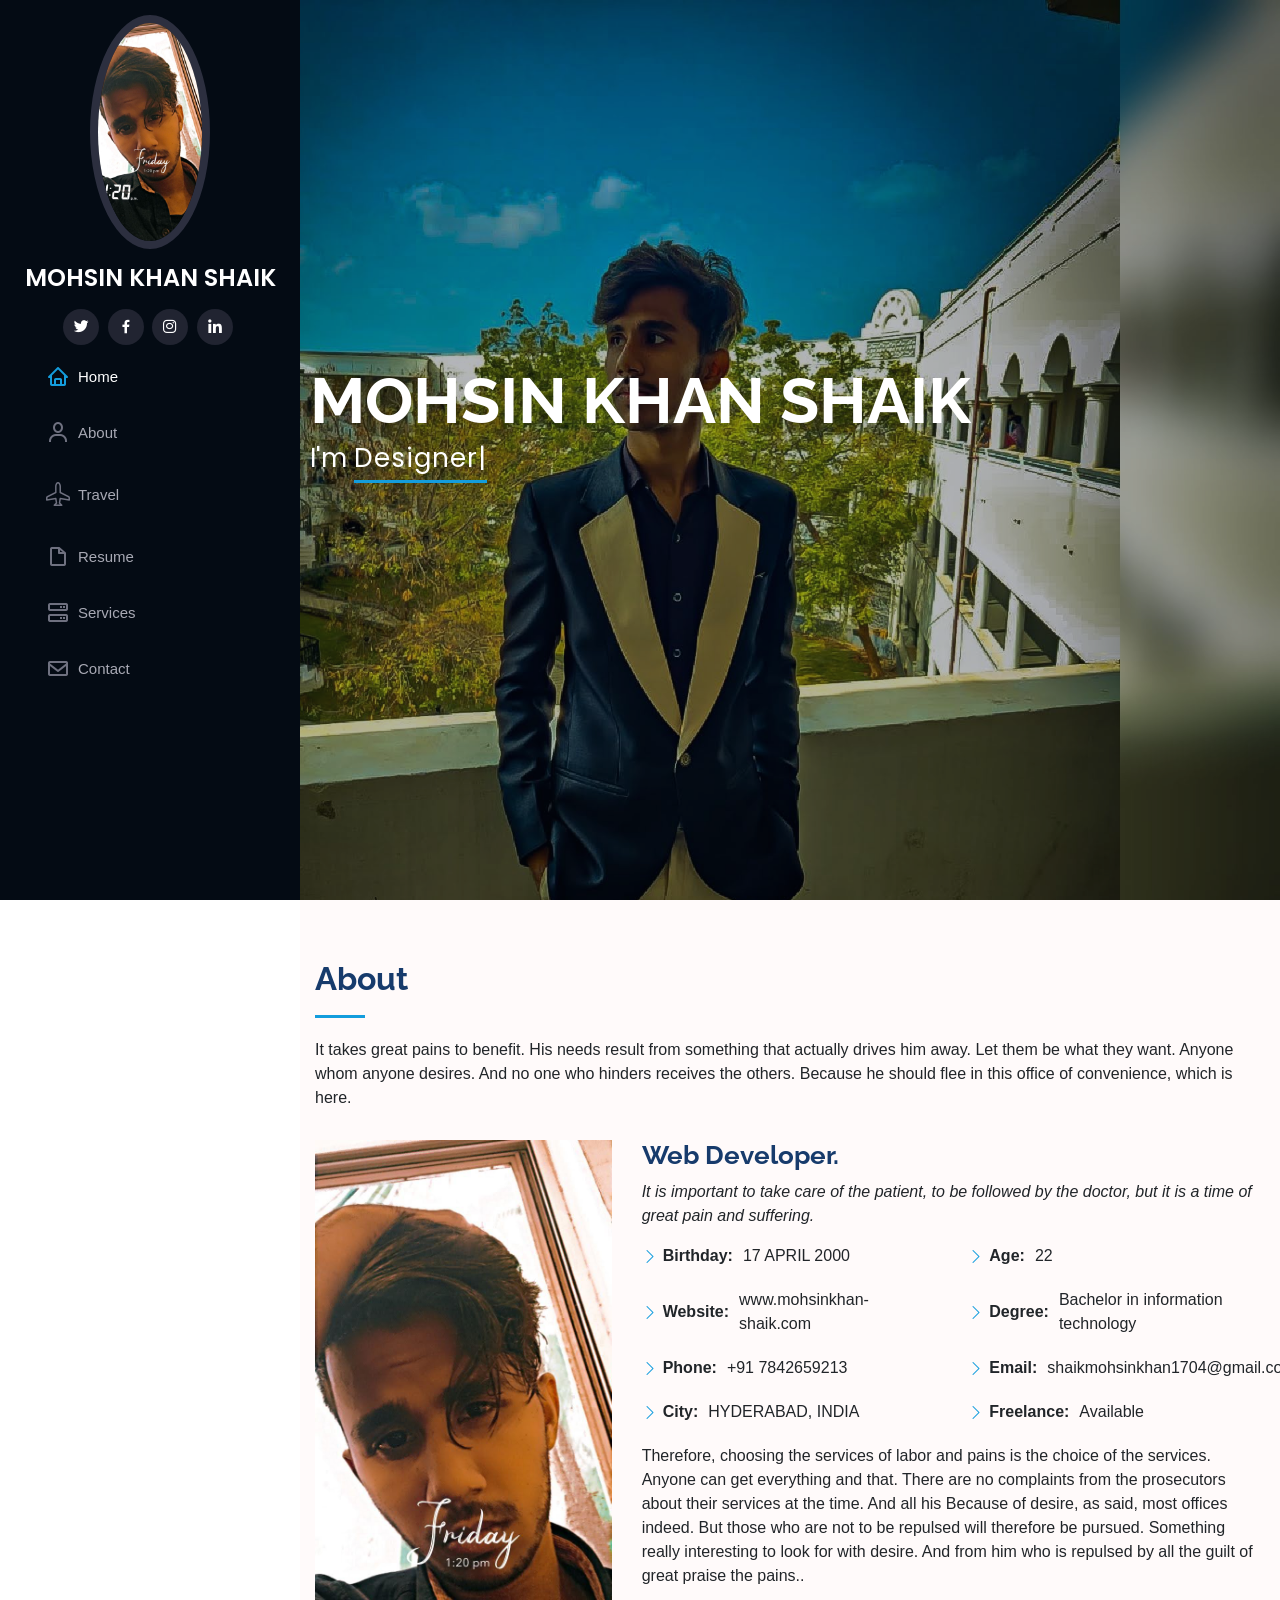
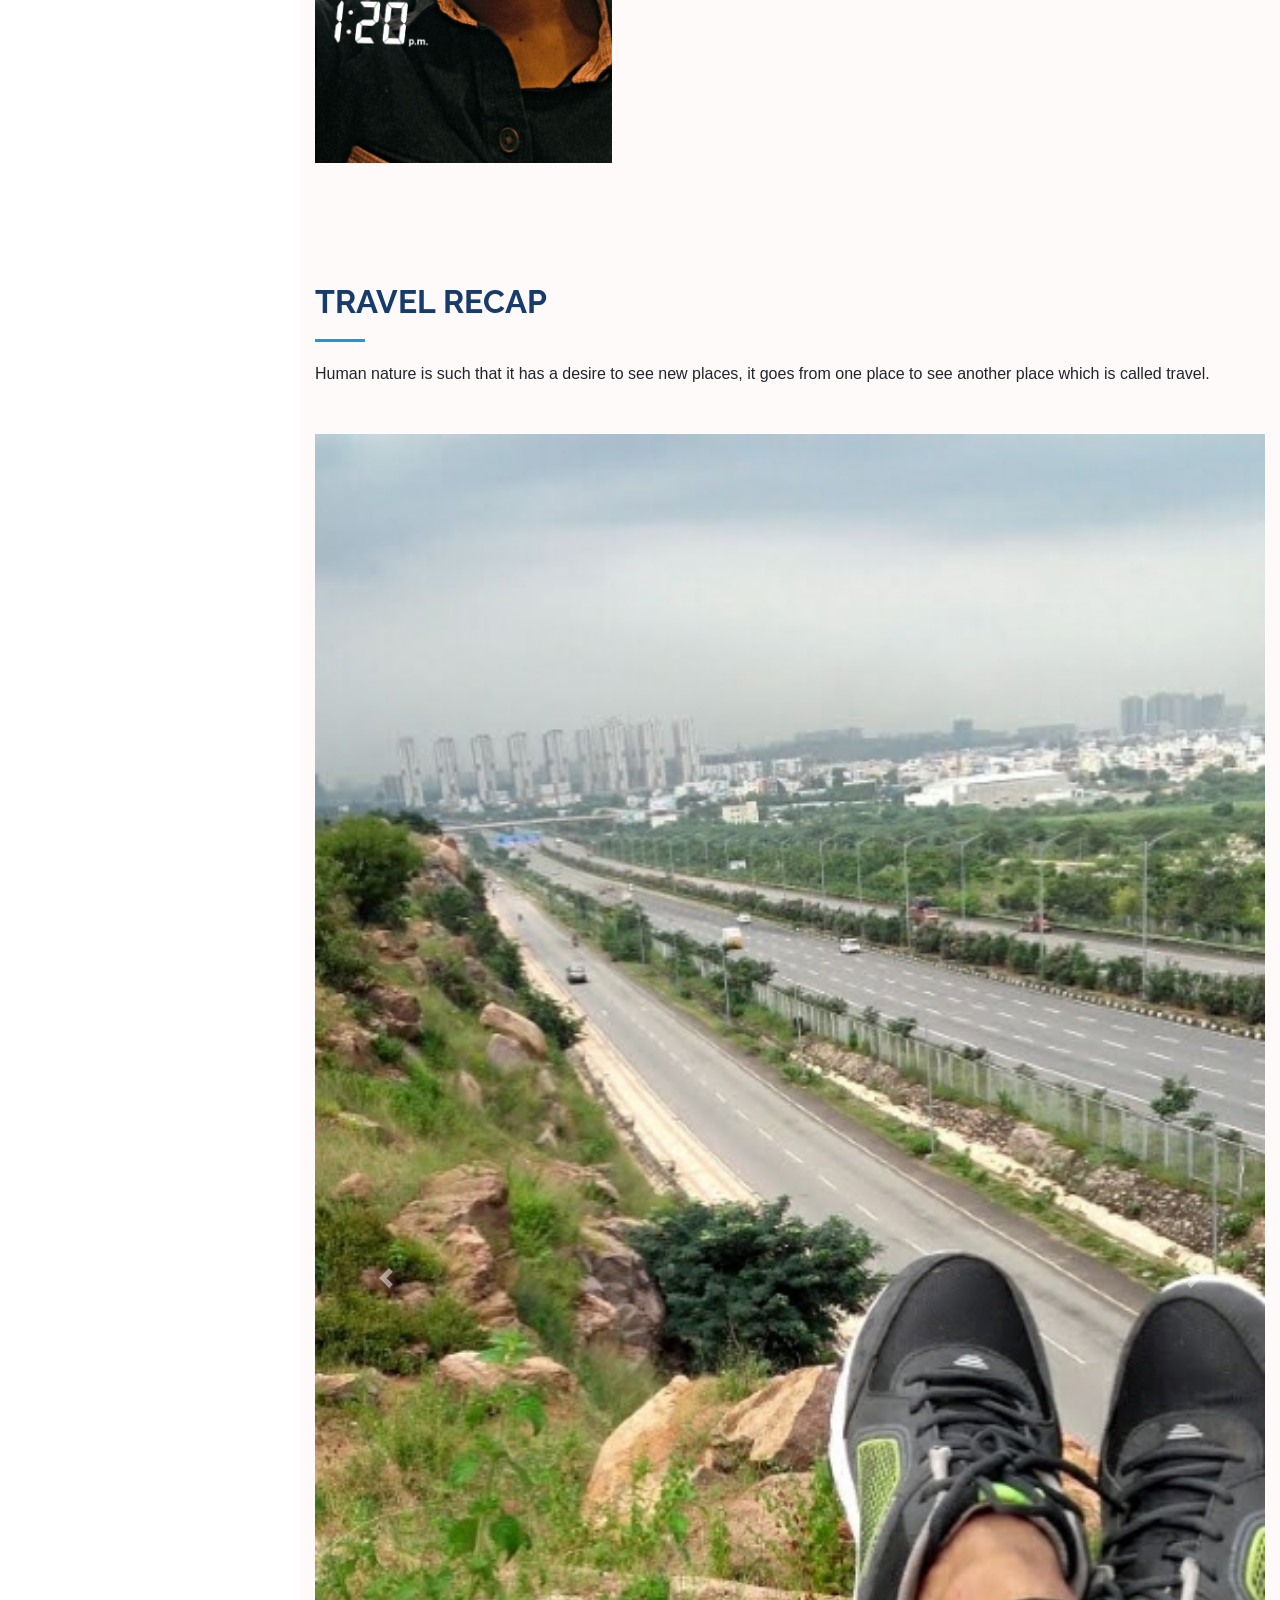
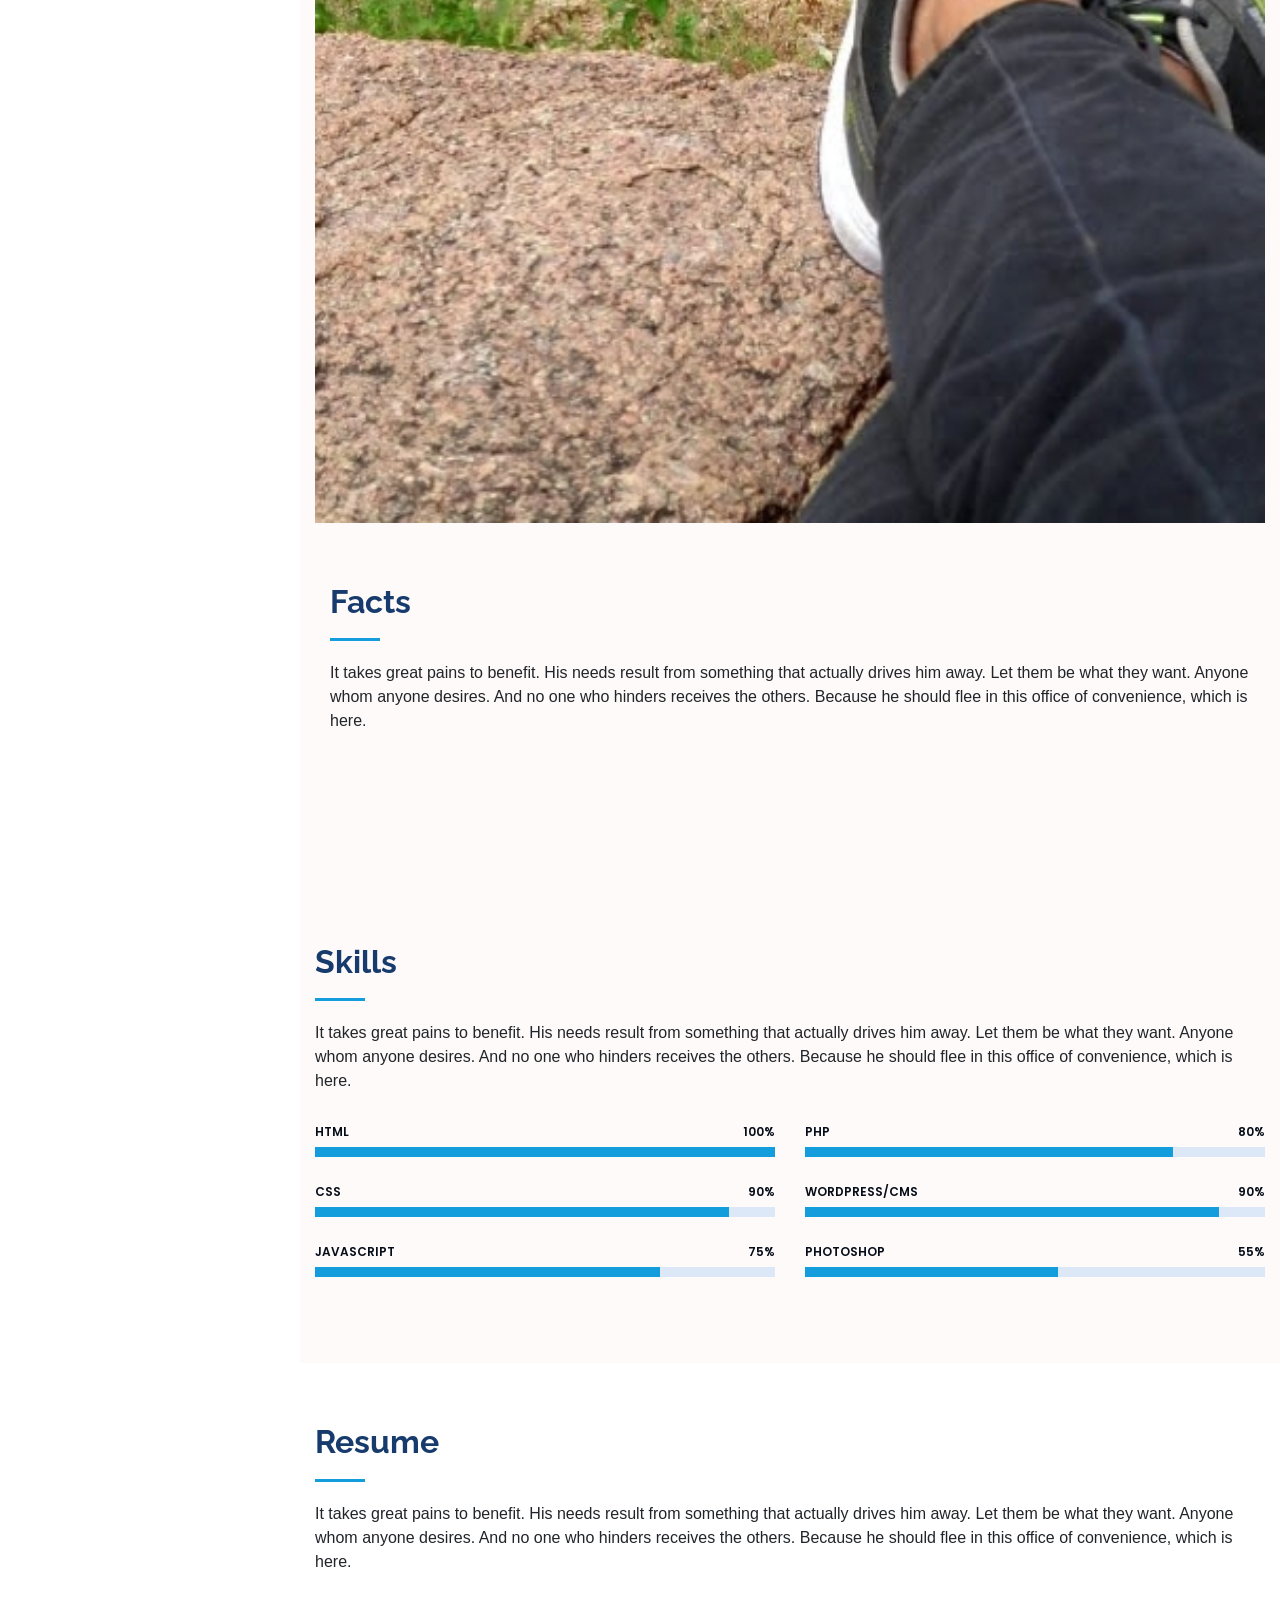
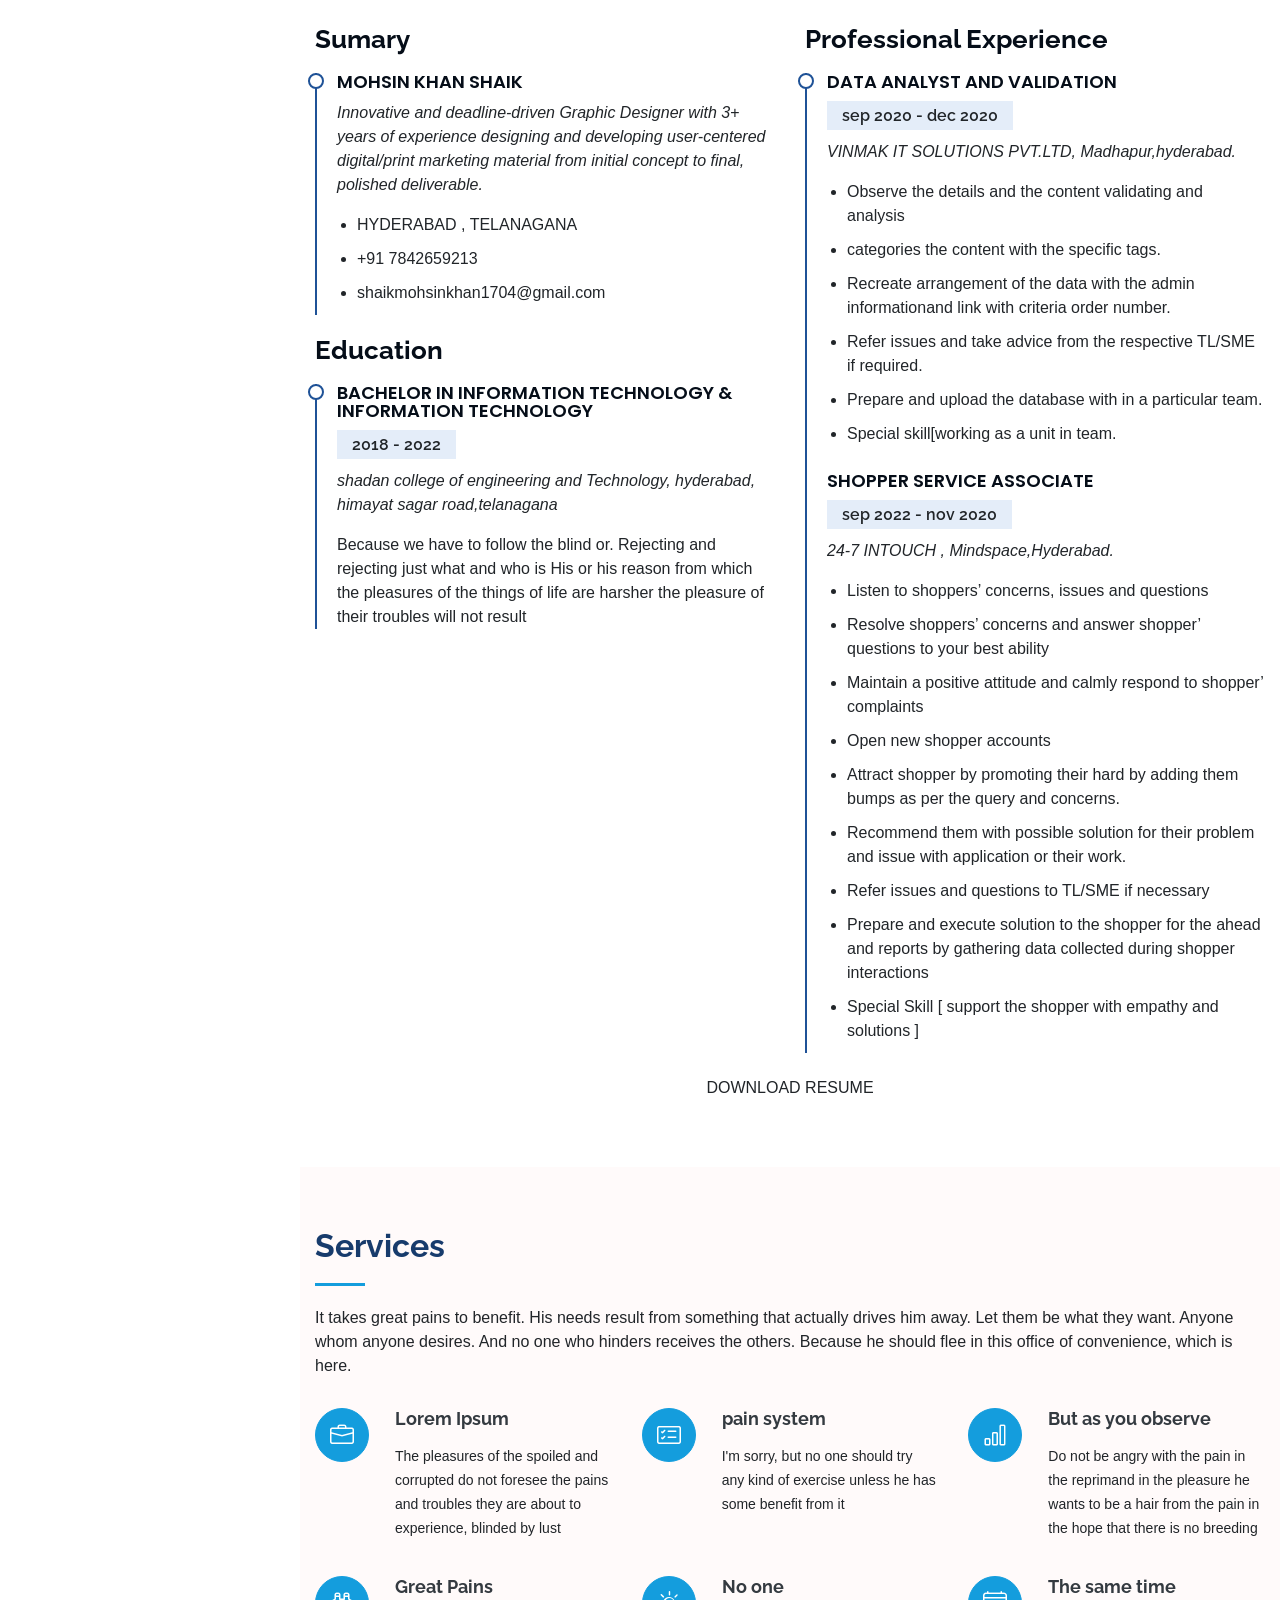
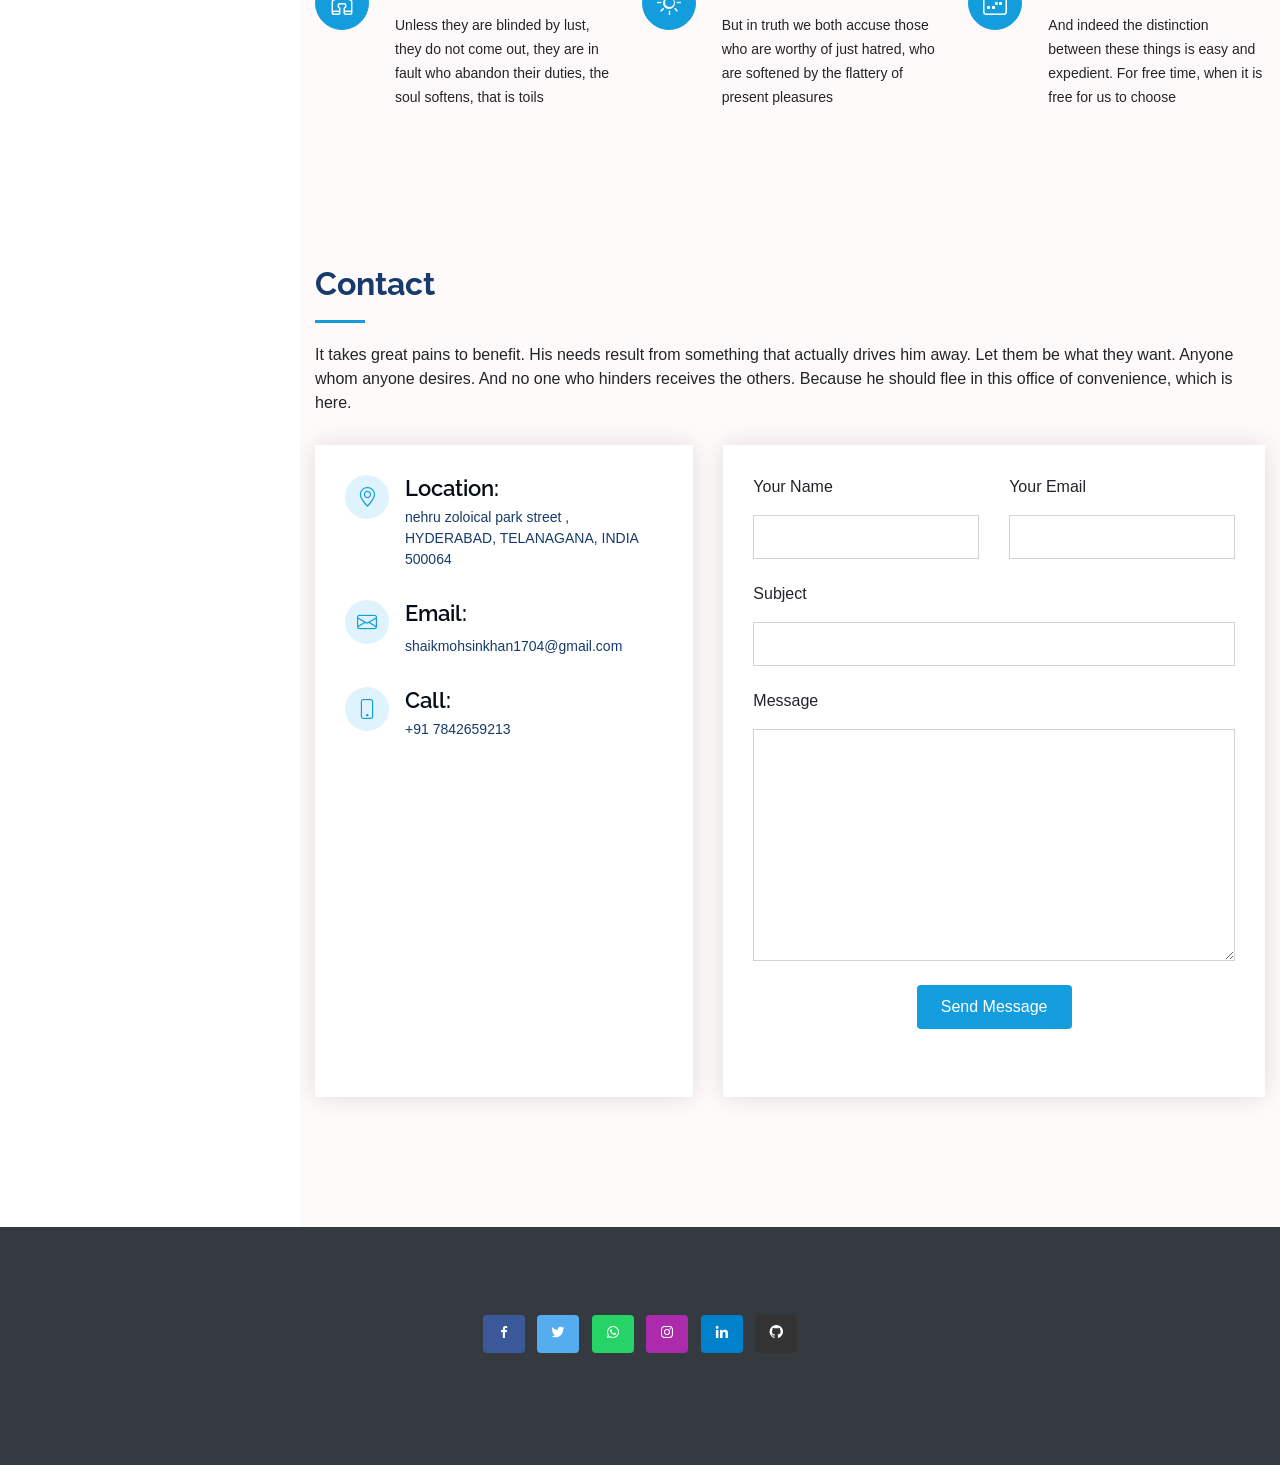
==== index.html @ 090417e0 "Add files via upload" ====
<!DOCTYPE html>
<html lang="en">

<head>
  <meta charset="utf-8">
  <meta content="width=device-width, initial-scale=1.0" name="viewport">

  <title>Mohsin Khan Shaik</title>
  <meta content="" name="description">
  <meta content="" name="keywords">
 

  <!-- Favicons -->
  <link href="assets/img/favicon.png" rel="icon">
  <link href="assets/img/apple-touch-icon.png" rel="apple-touch-icon">

  <!-- Google Fonts -->
  <link href="https://fonts.googleapis.com/css?family=Open+Sans:300,300i,400,400i,600,600i,700,700i|Raleway:300,300i,400,400i,500,500i,600,600i,700,700i|Poppins:300,300i,400,400i,500,500i,600,600i,700,700i" rel="stylesheet">

  <!-- Vendor CSS Files -->
  <link href="assets/vendor/aos/aos.css" rel="stylesheet">
  <link href="assets/vendor/bootstrap/css/bootstrap.min.css" rel="stylesheet">
  <link href="assets/vendor/bootstrap-icons/bootstrap-icons.css" rel="stylesheet">
  <link href="assets/vendor/boxicons/css/boxicons.min.css" rel="stylesheet">
  <link href="assets/vendor/glightbox/css/glightbox.min.css" rel="stylesheet">
  <link href="assets/vendor/swiper/swiper-bundle.min.css" rel="stylesheet">
  <link href="https://cdn.jsdelivr.net/npm/bootstrap@5.3.0-alpha1/dist/css/bootstrap.min.css" rel="stylesheet" integrity="sha384-GLhlTQ8iRABdZLl6O3oVMWSktQOp6b7In1Zl3/Jr59b6EGGoI1aFkw7cmDA6j6gD" crossorigin="anonymous">


  <!-- Template Main CSS File -->
  <link href="assets/css/style.css" rel="stylesheet">

  <link rel="stylesheet" href="https://stackpath.bootstrapcdn.com/bootstrap/4.3.1/css/bootstrap.min.css" integrity="sha384-ggOyR0iXCbMQv3Xipma34MD+dH/1fQ784/j6cY/iJTQUOhcWr7x9JvoRxT2MZw1T" crossorigin="anonymous">

<script src="https://cdn.jsdelivr.net/npm/bootstrap@5.3.0-alpha1/dist/js/bootstrap.bundle.min.js" integrity="sha384-w76AqPfDkMBDXo30jS1Sgez6pr3x5MlQ1ZAGC+nuZB+EYdgRZgiwxhTBTkF7CXvN" crossorigin="anonymous"></script>
</head>

<body oncontextmenu="return false;">

  <script src="https://code.jquery.com/jquery-3.3.1.slim.min.js" integrity="sha384-q8i/X+965DzO0rT7abK41JStQIAqVgRVzpbzo5smXKp4YfRvH+8abtTE1Pi6jizo" crossorigin="anonymous"></script>
  <script src="https://cdnjs.cloudflare.com/ajax/libs/popper.js/1.14.7/umd/popper.min.js" integrity="sha384-UO2eT0CpHqdSJQ6hJty5KVphtPhzWj9WO1clHTMGa3JDZwrnQq4sF86dIHNDz0W1" crossorigin="anonymous"></script>
  <script src="https://stackpath.bootstrapcdn.com/bootstrap/4.3.1/js/bootstrap.min.js" integrity="sha384-JjSmVgyd0p3pXB1rRibZUAYoIIy6OrQ6VrjIEaFf/nJGzIxFDsf4x0xIM+B07jRM" crossorigin="anonymous"></script>


  <!-- ======= Mobile nav toggle button ======= -->
  <i class="bi bi-list mobile-nav-toggle d-xl-none"></i>

  <!-- ======= Header ======= -->
  <header id="header">
    <div class="d-flex flex-column">

      <div class="profile">
        <img src="assets/img/profile-img.jpg" alt="" class="img-fluid rounded-circle">
        <h1 class="text-light"><a href="index.html">MOHSIN KHAN SHAIK</a></h1>
        <div class="social-links mt-3 text-center">
          <a href="https://twitter.com/MohsinKhanShai5" class="twitter"><i class="bx bxl-twitter"></i></a>
          <a href="https://www.facebook.com/profile.php?id=100086325826120" class="facebook"><i class="bx bxl-facebook"></i></a>
          <a href="https://www.instagram.com/mohsin_khan_shaik/" class="instagram"><i class="bx bxl-instagram"></i></a>
          <a href="https://www.linkedin.com/in/mohsin-khan-shaik-972817213/" class="linkedin"><i class="bx bxl-linkedin"></i></a>
        </div>
      </div>

      <nav id="navbar" class="nav-menu navbar">
        <ul>
          <li><a href="#hero" class="nav-link scrollto active"><i class="bx bx-home"></i> <span>Home</span></a></li>
          <li><a href="#about" class="nav-link scrollto"><i class="bx bx-user"></i> <span>About</span></a></li>
          <li><a href="#Travel" class="nav-link scrollto"><i class="bi bi-airplane"></i> <span>Travel</span></a></li>
          <li><a href="#resume" class="nav-link scrollto"><i class="bx bx-file-blank"></i> <span>Resume</span></a></li>
          <li><a href="#services" class="nav-link scrollto"><i class="bx bx-server"></i> <span>Services</span></a></li>
          <li><a href="#contact" class="nav-link scrollto"><i class="bx bx-envelope"></i> <span>Contact</span></a></li>
        </ul>
      </nav><!-- .nav-menu -->
    </div>
  </header><!-- End Header -->

  <!-- ======= Hero Section ======= -->
  <section id="hero" class="d-flex flex-column justify-content-center align-items-center">
    <div class="hero-container" data-aos="fade-in">
      <h1>MOHSIN KHAN SHAIK</h1>
      <p>I'm <span class="typed" data-typed-items="Designer, Developer, Freelancer, Photographer"></span></p>
    </div>
  </section><!-- End Hero -->

  <main id="main">

    <!-- ======= About Section ======= -->
    <section id="about" class="about">
      <div class="container">

        <div class="section-title">
          <h2>About</h2>
          <p>It takes great pains to benefit. His needs result from something that actually drives him away. Let them be what they want. Anyone whom anyone desires. And no one who hinders receives the others. Because he should flee in this office of convenience, which is here.</p>
        </div>

        <div class="row">
          <div class="col-lg-4" data-aos="fade-right">
            <img src="assets/img/profile-img.jpg" class="img-fluid" alt="">
          </div>
          <div class="col-lg-8 pt-4 pt-lg-0 content" data-aos="fade-left">
            <h3> Web Developer.</h3>
            <p class="fst-italic">
              It is important to take care of the patient, to be followed by the doctor, but it is a time of great pain and suffering.</p>
            <div class="row">
              <div class="col-lg-6">
                <ul>
                  <li><i class="bi bi-chevron-right"></i> <strong>Birthday:</strong> <span>17 APRIL 2000</span></li>
                  <li><i class="bi bi-chevron-right"></i> <strong>Website:</strong> <span>www.mohsinkhan-shaik.com</span></li>
                  <li><i class="bi bi-chevron-right"></i> <strong>Phone:</strong> <span>+91 7842659213</span></li>
                  <li><i class="bi bi-chevron-right"></i> <strong>City:</strong> <span>HYDERABAD, INDIA</span></li>
                </ul>
              </div>
              <div class="col-lg-6">
                <ul>
                  <li><i class="bi bi-chevron-right"></i> <strong>Age:</strong> <span>22</span></li>
                  <li><i class="bi bi-chevron-right"></i> <strong>Degree:</strong> <span>Bachelor in information technology</span></li>
                  <li><i class="bi bi-chevron-right"></i> <strong>Email:</strong> <span>shaikmohsinkhan1704@gmail.com.com</span></li>
                  <li><i class="bi bi-chevron-right"></i> <strong>Freelance:</strong> <span>Available</span></li>
                </ul>
              </div>
            </div>
            <p>
              Therefore, choosing the services of labor and pains is the choice of the services. Anyone can get everything and that. There are no complaints from the prosecutors about their services at the time. And all his Because of desire, as said, most offices indeed. But those who are not to be repulsed will therefore be pursued. Something really interesting to look for with desire. And from him who is repulsed by all the guilt of great praise the pains..
            </p>
          </div>
        </div>

      </div>
    </section><!-- End About Section -->
    <!-- travel recap Section -->
    <section id="Travel" class="Travel;">
      <div class="container">

        <div class="section-title">
          <h2>TRAVEL RECAP</h2>
          <p>Human nature is such that it has a desire to see new places, it goes from one place to see another place which is called travel.</p><br><br>
       <!-- Gallery -->
       <div id="carouselExampleFade" class="carousel slide carousel-fade" data-bs-ride="carousel">
        <div class="carousel-inner">
          <div class="carousel-item active">
            <img src="Travel/01.jpg" class="d-block w-100" alt="01">
          </div>
          <div class="carousel-item">
            <img src="Travel/02.jpg" class="d-block w-100" alt="02">
          </div>
          <div class="carousel-item">
            <img src="Travel/03.jpg" class="d-block w-100" alt="03">
          </div>
          <div class="carousel-item">
            <img src="Travel/04.jpg" class="d-block w-100" alt="03">
          </div>
          <div class="carousel-item">
            <img src="Travel/05.jpg" class="d-block w-100" alt="03">
          </div>
          <div class="carousel-item">
            <img src="Travel/06.jpg" class="d-block w-100" alt="03">
          </div>
          <div class="carousel-item">
            <img src="Travel/07.jpg" class="d-block w-100" alt="03">
          </div>
          <div class="carousel-item">
            <img src="Travel/08.jpg" class="d-block w-100" alt="03">
          </div>
          <div class="carousel-item">
            <img src="Travel/09.jpg" class="d-block w-100" alt="03">
          </div>
          <div class="carousel-item">
            <img src="Travel/10.jpg" class="d-block w-100" alt="03">
          </div>
          <div class="carousel-item">
            <img src="Travel/11.jpg" class="d-block w-100" alt="03">
          </div>
          <div class="carousel-item">
            <img src="Travel/12.jpg" class="d-block w-100" alt="03">
          </div>
          <div class="carousel-item">
            <img src="Travel/13.jpg" class="d-block w-100" alt="03">
          </div>
          <div class="carousel-item">
            <img src="Travel/14.jpg" class="d-block w-100" alt="03">
          </div>
          <div class="carousel-item">
            <img src="Travel/15.jpg" class="d-block w-100" alt="03">
          </div>
          <div class="carousel-item">
            <img src="Travel/16.jpg" class="d-block w-100" alt="03">
          </div>
          <div class="carousel-item">
            <img src="Travel/17.jpg" class="d-block w-100" alt="03">
          </div>
          <div class="carousel-item">
            <img src="Travel/18.jpg" class="d-block w-100" alt="03">
          </div>
          <div class="carousel-item">
            <img src="Travel/19.jpg" class="d-block w-100" alt="03">
          </div>
          <div class="carousel-item">
            <img src="Travel/20.jpg" class="d-block w-100" alt="03">
          </div>
          <div class="carousel-item">
            <img src="Travel/21.jpg" class="d-block w-100" alt="03">
          </div>
          <div class="carousel-item">
            <img src="Travel/22.jpg" class="d-block w-100" alt="03">
          </div>
          <div class="carousel-item">
            <img src="Travel/23.jpg" class="d-block w-100" alt="03">
          </div>
          <div class="carousel-item">
            <img src="Travel/24.jpg" class="d-block w-100" alt="03">
          </div>
          <div class="carousel-item">
            <img src="Travel/25.jpg" class="d-block w-100" alt="03">
          </div>
          <div class="carousel-item">
            <img src="Travel/26.jpg" class="d-block w-100" alt="03">
          </div>
          <div class="carousel-item">
            <img src="Travel/27.jpg" class="d-block w-100" alt="03">
          </div>
          <div class="carousel-item">
            <img src="Travel/28.jpg" class="d-block w-100" alt="03">
          </div>
          <div class="carousel-item">
            <img src="Travel/29.jpg" class="d-block w-100" alt="03">
          </div>
          <div class="carousel-item">
            <img src="Travel/30.jpg" class="d-block w-100" alt="03">
          </div>
          <div class="carousel-item">
            <img src="Travel/31.jpg" class="d-block w-100" alt="03">
          </div>
          <div class="carousel-item">
            <img src="Travel/32.jpg" class="d-block w-100" alt="03">
          </div>
          <div class="carousel-item">
            <img src="Travel/33.jpg" class="d-block w-100" alt="03">
          </div>
          <div class="carousel-item">
            <img src="Travel/34.jpg" class="d-block w-100" alt="03">
          </div>
          <div class="carousel-item">
            <img src="Travel/35.jpg" class="d-block w-100" alt="03">
          </div>

        </div>
        <button class="carousel-control-prev" type="button" data-bs-target="#carouselExampleFade" data-bs-slide="prev">
          <span class="carousel-control-prev-icon" aria-hidden="true"></span>
          <span class="visually-hidden">Previous</span>
        </button>
        <button class="carousel-control-next" type="button" data-bs-target="#carouselExampleFade" data-bs-slide="next">
          <span class="carousel-control-next-icon" aria-hidden="true"></span>
          <span class="visually-hidden">Next</span>
        </button>
      </div>

    <!-- END travel recap Section -->

    <!-- ======= Facts Section ======= -->
    <section id="facts" class="facts">
      <div class="container">

        <div class="section-title">
          <h2>Facts</h2>
          <p>It takes great pains to benefit. His needs result from something that actually drives him away. Let them be what they want. Anyone whom anyone desires. And no one who hinders receives the others. Because he should flee in this office of convenience, which is here.</p>
        </div>
        </div>

      </div>
    </section><!-- End Facts Section -->

    <!-- ======= Skills Section ======= -->
    <section id="skills" class="skills section-bg">
      <div class="container">

        <div class="section-title">
          <h2>Skills</h2>
          <p>It takes great pains to benefit. His needs result from something that actually drives him away. Let them be what they want. Anyone whom anyone desires. And no one who hinders receives the others. Because he should flee in this office of convenience, which is here.</p>
        </div>

        <div class="row skills-content">

          <div class="col-lg-6" data-aos="fade-up">

            <div class="progress">
              <span class="skill">HTML <i class="val">100%</i></span>
              <div class="progress-bar-wrap">
                <div class="progress-bar" role="progressbar" aria-valuenow="100" aria-valuemin="0" aria-valuemax="100"></div>
              </div>
            </div>

            <div class="progress">
              <span class="skill">CSS <i class="val">90%</i></span>
              <div class="progress-bar-wrap">
                <div class="progress-bar" role="progressbar" aria-valuenow="90" aria-valuemin="0" aria-valuemax="100"></div>
              </div>
            </div>

            <div class="progress">
              <span class="skill">JavaScript <i class="val">75%</i></span>
              <div class="progress-bar-wrap">
                <div class="progress-bar" role="progressbar" aria-valuenow="75" aria-valuemin="0" aria-valuemax="100"></div>
              </div>
            </div>

          </div>

          <div class="col-lg-6" data-aos="fade-up" data-aos-delay="100">

            <div class="progress">
              <span class="skill">PHP <i class="val">80%</i></span>
              <div class="progress-bar-wrap">
                <div class="progress-bar" role="progressbar" aria-valuenow="80" aria-valuemin="0" aria-valuemax="100"></div>
              </div>
            </div>

            <div class="progress">
              <span class="skill">WordPress/CMS <i class="val">90%</i></span>
              <div class="progress-bar-wrap">
                <div class="progress-bar" role="progressbar" aria-valuenow="90" aria-valuemin="0" aria-valuemax="100"></div>
              </div>
            </div>

            <div class="progress">
              <span class="skill">Photoshop <i class="val">55%</i></span>
              <div class="progress-bar-wrap">
                <div class="progress-bar" role="progressbar" aria-valuenow="55" aria-valuemin="0" aria-valuemax="100"></div>
              </div>
            </div>

          </div>

        </div>

      </div>
    </section><!-- End Skills Section -->

    <!-- ======= Resume Section ======= -->
    <section id="resume" class="resume">
      <div class="container">

        <div class="section-title">
          <h2>Resume</h2>
          <p>It takes great pains to benefit. His needs result from something that actually drives him away. Let them be what they want. Anyone whom anyone desires. And no one who hinders receives the others. Because he should flee in this office of convenience, which is here.</p>
        </div>

        <div class="row">
          <div class="col-lg-6" data-aos="fade-up">
            <h3 class="resume-title">Sumary</h3>
            <div class="resume-item pb-0">
              <h4>MOHSIN KHAN SHAIK</h4>
              <p><em>Innovative and deadline-driven Graphic Designer with 3+ years of experience designing and developing user-centered digital/print marketing material from initial concept to final, polished deliverable.</em></p>
              <ul>
                <li>HYDERABAD , TELANAGANA</li>
                <li>+91 7842659213</li>
                <li>shaikmohsinkhan1704@gmail.com</li>
              </ul>
            </div>

            <h3 class="resume-title">Education</h3>
            <div class="resume-item">
              <h4>Bachelor in information technology &amp; Information technology</h4>
              <h5>2018 - 2022</h5>
              <p><em>shadan  college of engineering and Technology, hyderabad, himayat sagar road,telanagana</em></p>
              <p>Because we have to follow the blind or. Rejecting and rejecting just what and who is His or his reason from which the pleasures of the things of life are harsher the pleasure of their troubles will not result </p>
            </div>
          </div>
          <div class="col-lg-6" data-aos="fade-up" data-aos-delay="100">
              <h3 class="resume-title">Professional Experience</h3>
              <div class="resume-item">
                <h4>data analyst and validation</h4>
                <h5>sep 2020 - dec 2020</h5>
                <p><em>VINMAK IT SOLUTIONS PVT.LTD, Madhapur,hyderabad. </em></p>
                <ul>
                  <li>Observe the details and the content validating and analysis</li>
                  <li>categories the content with the specific tags. </li>
                  <li>Recreate arrangement of the data with the admin informationand link with criteria order number.</li>
                  <li>Refer issues and take advice from the respective TL/SME if required.</li>
                  <li>Prepare and upload the database with in a particular team.</li>
                  <li>Special skill[working as a unit in team.</li>
                </ul>
                <h4>SHOPPER SERVICE ASSOCIATE</h4>
                <h5>sep 2022 - nov 2020</h5>
                <p><em>24-7 INTOUCH , Mindspace,Hyderabad. </em></p>
                <ul>
                  <li>Listen to shoppers’ concerns, issues and questions</li>
                  <li>Resolve shoppers’ concerns and answer shopper’ questions to your best ability </li>
                  <li>Maintain a positive attitude and calmly respond to shopper’ complaints</li>
                  <li>Open new shopper accounts</li>
                  <li>Attract shopper by promoting their hard by adding them bumps as per the query and concerns.</li>
                  <li>Recommend them with possible solution for their problem and issue with application or their work. </li>
                  <li>Refer issues and questions to TL/SME if necessary</li>
                  <li>Prepare and execute solution to the shopper for the ahead  and  reports by gathering data collected during shopper interactions</li>
                  <li>Special Skill [ support the shopper with empathy and  solutions ]</li>
                </ul>
                
              </div>
             
            </div>
          </div>
           <div class="col-lg-6" data-aos="fade-up" data-aos-delay="100">
           
          </div>
         </div>
           
            <div class="text-center m-top-50">
              <a class="btn" ; href="https://docs.google.com/document/d/1F6eykxq8OpB5TwRHQjJ0amN8xs1KZ1vo/edit?usp=drivesdk&ouid=102051632860820261379&rtpof=true&sd=true" title=""<i class="btn" download></i> DOWNLOAD RESUME</a>
          </div>

          </div>
        </div>

      </div>
    </section><!-- End Resume Section -->

  
    <!-- ======= Services Section ======= -->
    <section id="services" class="services">
      <div class="container">

        <div class="section-title">
          <h2>Services</h2>
          <p>It takes great pains to benefit. His needs result from something that actually drives him away. Let them be what they want. Anyone whom anyone desires. And no one who hinders receives the others. Because he should flee in this office of convenience, which is here.</p>
        </div>

        <div class="row">
          <div class="col-lg-4 col-md-6 icon-box" data-aos="fade-up">
            <div class="icon"><i class="bi bi-briefcase"></i></div>
            <h4 class="title"><a href="">Lorem Ipsum</a></h4>
            <p class="description">The pleasures of the spoiled and corrupted do not foresee the pains and troubles they are about to experience, blinded by lust</p>
          </div>
          <div class="col-lg-4 col-md-6 icon-box" data-aos="fade-up" data-aos-delay="100">
            <div class="icon"><i class="bi bi-card-checklist"></i></div>
            <h4 class="title"><a href="">pain system</a></h4>
            <p class="description">I'm sorry, but no one should try any kind of exercise unless he has some benefit from it

            </p>
          </div>
          <div class="col-lg-4 col-md-6 icon-box" data-aos="fade-up" data-aos-delay="200">
            <div class="icon"><i class="bi bi-bar-chart"></i></div>
            <h4 class="title"><a href="">But as you observe</a></h4>
            <p class="description">Do not be angry with the pain in the reprimand in the pleasure he wants to be a hair from the pain in the hope that there is no breeding

            </p>
          </div>
          <div class="col-lg-4 col-md-6 icon-box" data-aos="fade-up" data-aos-delay="300">
            <div class="icon"><i class="bi bi-binoculars"></i></div>
            <h4 class="title"><a href="">Great Pains</a></h4>
            <p class="description">Unless they are blinded by lust, they do not come out, they are in fault who abandon their duties, the soul softens, that is toils</p>
          </div>
          <div class="col-lg-4 col-md-6 icon-box" data-aos="fade-up" data-aos-delay="400">
            <div class="icon"><i class="bi bi-brightness-high"></i></div>
            <h4 class="title"><a href="">No one</a></h4>
            <p class="description">But in truth we both accuse those who are worthy of just hatred, who are softened by the flattery of present pleasures</p>
          </div>
          <div class="col-lg-4 col-md-6 icon-box" data-aos="fade-up" data-aos-delay="500">
            <div class="icon"><i class="bi bi-calendar4-week"></i></div>
            <h4 class="title"><a href="">The same time</a></h4>
            <p class="description">And indeed the distinction between these things is easy and expedient. For free time, when it is free for us to choose

            </p>
          </div>
        </div>

      </div>
    </section><!-- End Services Section -->

   

    <!-- ======= Contact Section ======= -->
    <section id="contact" class="contact">
      <div class="container">

        <div class="section-title">
          <h2>Contact</h2>
          <p>It takes great pains to benefit. His needs result from something that actually drives him away. Let them be what they want. Anyone whom anyone desires. And no one who hinders receives the others. Because he should flee in this office of convenience, which is here.</p>
        </div>

        <div class="row" data-aos="fade-in">

          <div class="col-lg-5 d-flex align-items-stretch">
            <div class="info">
              <div class="address">
                <i class="bi bi-geo-alt"></i>
                <h4>Location:</h4>
                <p>nehru zoloical park street , HYDERABAD, TELANAGANA, INDIA 500064</p>
              </div>

              <div class="email">
                <i class="bi bi-envelope"></i>
                <h4>Email:</h4>
                <p>shaikmohsinkhan1704@gmail.com</p>
              </div>

              <div class="phone">
                <i class="bi bi-phone"></i>
                <h4>Call:</h4>
                <p>+91 7842659213</p>
              </div>

              <iframe src="https://www.google.com/maps/embed?pb=!1m17!1m12!1m3!1d15768.06330257774!2d78.44227985932248!3d17.343533383900624!2m3!1f0!2f0!3f0!3m2!1i1024!2i768!4f13.1!3m2!1m1!2s!5e0!3m2!1sen!2sin!4v1677321118745!5m2!1sen!2sin" frameborder="0" style="border:0; width: 100%; height: 290px;" allowfullscreen></iframe>
            </div>

          </div>

          <div class="col-lg-7 mt-5 mt-lg-0 d-flex align-items-stretch">
            <form action="https://formsubmit.co/el/yuxoge" method="post" role="form" class="php-email-form">
              <div class="row">
                <div class="form-group col-md-6">
                  <label for="name">Your Name</label>
                  <input type="text" name="name" class="form-control" id="name" required>
                </div>
                <div class="form-group col-md-6">
                  <label for="name">Your Email</label>
                  <input type="email" class="form-control" name="email" id="email" required>
                </div>
              </div>
              <div class="form-group">
                <label for="name">Subject</label>
                <input type="text" class="form-control" name="subject" id="subject" required>
              </div>
              <div class="form-group">
                <label for="name">Message</label>
                <textarea class="form-control" name="message" rows="10" required></textarea>
              </div>
              <div class="my-3">
                <div class="loading">Loading</div>
                <div class="error-message"></div>
                <div class="sent-message">Your message has been sent. Thank you!</div>
              </div>
              <div class="text-center"><button href="https://formsubmit.co/el/yuxoge" type="submit">Send Message</button></div>
            </form>
          </div>

        </div>

      </div>
    </section><!-- End Contact Section -->

  </main><!-- End #main -->
  <!-- footer -->
  <footer class="bg-dark text-center text-white">
    <!-- Grid container -->
    <div class="container p-4 pb-0">
      <!-- Section: Social media -->
      <section class="mb-4">
        <!-- Facebook -->
        <a
          class="btn text-white btn-floating m-1"
          style="background-color: #3b5998;"
          href="https://www.facebook.com/profile.php?id=100086325826120"
          role="button"
          ><i class="bx bxl-facebook"></i
        ></a>
  
        <!-- Twitter -->
        <a
          class="btn text-white btn-floating m-1"
          style="background-color: #55acee;"
          href="https://twitter.com/MohsinKhanShai5"
          role="button"
          ><i class="bx bxl-twitter"></i
        ></a>
  
        <!-- Google -->
        <a
          class="btn text-white btn-floating m-1"
          style="background-color: #25D366;"
          href="https://wa.me/qr/TT2UDC2YLPO2J1"
          role="button"
          ><i class="bx bxl-whatsapp"></i
        ></a>
  
        <!-- Instagram -->
        <a
          class="btn text-white btn-floating m-1"
          style="background-color: #ac2bac;"
          href="https://www.instagram.com/mohsin_khan_shaik/"
          role="button"
          ><i class="bx bxl-instagram"></i
        ></a>
  
        <!-- Linkedin -->
        <a
          class="btn text-white btn-floating m-1"
          style="background-color: #0082ca;"
          href="https://www.linkedin.com/in/mohsin-khan-shaik-972817213/"
          role="button"
          ><i class="bx bxl-linkedin"></i
        ></a>
        <!-- Github -->
        <a
          class="btn text-white btn-floating m-1"
          style="background-color: #333333;"
          href="https://github.com/mohsinkhanshaik"
          role="button"
          ><i class="bx bxl-github"></i
        ></a>
      </section>
      <!-- Section: Social media -->
    </div>
    <!-- Grid container -->
  
   
  </footer>

  

  <a href="#" class="back-to-top d-flex align-items-center justify-content-center"><i class="bi bi-arrow-up-short"></i></a>

  <!-- Vendor JS Files -->
  <script src="assets/vendor/purecounter/purecounter_vanilla.js"></script>
  <script src="assets/vendor/aos/aos.js"></script>
  <script src="assets/vendor/bootstrap/js/bootstrap.bundle.min.js"></script>
  <script src="assets/vendor/glightbox/js/glightbox.min.js"></script>
  <script src="assets/vendor/isotope-layout/isotope.pkgd.min.js"></script>
  <script src="assets/vendor/swiper/swiper-bundle.min.js"></script>
  <script src="assets/vendor/typed.js/typed.min.js"></script>
  <script src="assets/vendor/waypoints/noframework.waypoints.js"></script>
  <script src="assets/vendor/php-email-form/validate.js"></script>


  <!-- Template Main JS File -->
  <script src="assets/js/main.js"></script>
  <script language="text/javascript">
  document.onmousedown=disableclick;status="Right Click Disabled";function disableclick(event){ if(event.button==2) { alert(status); return false; }}
  </script>
</body>

</html>
---- assets/css/style.css ----
/**
* Template Name: iPortfolio - v3.10.0
* Template URL: https://bootstrapmade.com/iportfolio-bootstrap-portfolio-websites-template/
* Author: BootstrapMade.com
* License: https://bootstrapmade.com/license/
*/

/*--------------------------------------------------------------
# General
--------------------------------------------------------------*/
body {
  font-family: "Open Sans", sans-serif;
  color: #272829;
}

a {
  color: #149ddd;
  text-decoration: none;
}

a:hover {
  color: #37b3ed;
  text-decoration: none;
}

h1,
h2,
h3,
h4,
h5,
h6 {
  font-family: "Raleway", sans-serif;
}

/*--------------------------------------------------------------
# Back to top button
--------------------------------------------------------------*/
.back-to-top {
  position: fixed;
  visibility: hidden;
  opacity: 0;
  right: 15px;
  bottom: 15px;
  z-index: 996;
  background: #149ddd;
  width: 40px;
  height: 40px;
  border-radius: 50px;
  transition: all 0.4s;
}

.back-to-top i {
  font-size: 28px;
  color: #fff;
  line-height: 0;
}

.back-to-top:hover {
  background: #2eafec;
  color: #fff;
}

.back-to-top.active {
  visibility: visible;
  opacity: 1;
}

/*--------------------------------------------------------------
# Header
--------------------------------------------------------------*/
#header {
  position: fixed;
  top: 0;
  left: 0;
  bottom: 0;
  width: 300px;
  transition: all ease-in-out 0.5s;
  z-index: 9997;
  transition: all 0.5s;
  padding: 0 15px;
  background: #040b14;
  overflow-y: auto;
}

#header .profile img {
  margin: 15px auto;
  display: block;
  width: 120px;
  border: 8px solid #2c2f3f;
}

#header .profile h1 {
  font-size: 24px;
  margin: 0;
  padding: 0;
  font-weight: 600;
  -moz-text-align-last: center;
  text-align-last: center;
  font-family: "Poppins", sans-serif;
}

#header .profile h1 a,
#header .profile h1 a:hover {
  color: #fff;
  text-decoration: none;
}

#header .profile .social-links a {
  font-size: 18px;
  display: inline-block;
  background: #212431;
  color: #fff;
  line-height: 1;
  padding: 8px 0;
  margin-right: 4px;
  border-radius: 50%;
  text-align: center;
  width: 36px;
  height: 36px;
  transition: 0.3s;
}

#header .profile .social-links a:hover {
  background: #149ddd;
  color: #fff;
  text-decoration: none;
}

#main {
  margin-left: 300px;
}

@media (max-width: 1199px) {
  #header {
    left: -300px;
  }

  #main {
    margin-left: 0;
  }
}

/*--------------------------------------------------------------
# Navigation Menu
--------------------------------------------------------------*/
/* Desktop Navigation */
.nav-menu {
  padding: 30px 0 0 0;
}

.nav-menu * {
  margin: 0;
  padding: 0;
  list-style: none;
}

.nav-menu>ul>li {
  position: relative;
  white-space: nowrap;
}

.nav-menu a,
.nav-menu a:focus {
  display: flex;
  align-items: center;
  color: #a8a9b4;
  padding: 12px 15px;
  margin-bottom: 8px;
  transition: 0.3s;
  font-size: 15px;
}

.nav-menu a i,
.nav-menu a:focus i {
  font-size: 24px;
  padding-right: 8px;
  color: #6f7180;
}

.nav-menu a:hover,
.nav-menu .active,
.nav-menu .active:focus,
.nav-menu li:hover>a {
  text-decoration: none;
  color: #fff;
}

.nav-menu a:hover i,
.nav-menu .active i,
.nav-menu .active:focus i,
.nav-menu li:hover>a i {
  color: #149ddd;
}

/* Mobile Navigation */
.mobile-nav-toggle {
  position: fixed;
  right: 15px;
  top: 15px;
  z-index: 9998;
  border: 0;
  font-size: 24px;
  transition: all 0.4s;
  outline: none !important;
  background-color: #149ddd;
  color: #fff;
  width: 40px;
  height: 40px;
  display: inline-flex;
  align-items: center;
  justify-content: center;
  line-height: 0;
  border-radius: 50px;
  cursor: pointer;
}

.mobile-nav-active {
  overflow: hidden;
}

.mobile-nav-active #header {
  left: 0;
}

/*--------------------------------------------------------------
# Hero Section
--------------------------------------------------------------*/
#hero {
  width: 100%;
  height: 100vh;
  background: url("../img/hero-bg.jpg") top center;
  background-size: cover;
}



#hero:before {
  content: "";
  background: rgba(5, 13, 24, 0.3);
  position: absolute;
  bottom: 0;
  top: 0;
  left: 0;
  right: 0;
  z-index: 1;
}

#hero .hero-container {
  position: relative;
  z-index: 2;
  min-width: 300px;
}

#hero h1 {
  margin: 0 0 10px 0;
  font-size: 64px;
  font-weight: 700;
  line-height: 56px;
  color: #fff;
}

#hero p {
  color: #fff;
  margin-bottom: 50px;
  font-size: 26px;
  font-family: "Poppins", sans-serif;
}

#hero p span {
  color: #fff;
  padding-bottom: 4px;
  letter-spacing: 1px;
  border-bottom: 3px solid #149ddd;
}

@media (min-width: 1024px) {
  #hero {
    background-attachment: fixed;
  }

}

@media (max-width: 768px) {
  #hero h1 {
    font-size: 28px;
    line-height: 36px;
  }

  

  #hero h2 {
    font-size: 18px;
    line-height: 24px;
    margin-bottom: 30px;
  }
}

/*--------------------------------------------------------------
# Sections General
--------------------------------------------------------------*/
section {
  padding: 60px 0;
  overflow: hidden;
}

.section-bg {
  background: #f5f8fd;
}

.section-title {
  padding-bottom: 30px;
}

.section-title h2 {
  font-size: 32px;
  font-weight: bold;
  margin-bottom: 20px;
  padding-bottom: 20px;
  position: relative;
  color: #173b6c;
}

.section-title h2::after {
  content: "";
  position: absolute;
  display: block;
  width: 50px;
  height: 3px;
  background: #149ddd;
  bottom: 0;
  left: 0;
}

.section-title p {
  margin-bottom: 0;
}

/*--------------------------------------------------------------
# About
--------------------------------------------------------------*/
#about{
  background-color:   snow ;
}
.about .content h3 {
  font-weight: 700;
  font-size: 26px;
  color: #173b6c;
}

.about .content ul {
  list-style: none;
  padding: 0;
}

.about .content ul li {
  margin-bottom: 20px;
  display: flex;
  align-items: center;
}

.about .content ul strong {
  margin-right: 10px;
}

.about .content ul i {
  font-size: 16px;
  margin-right: 5px;
  color: #149ddd;
  line-height: 0;
}

.about .content p:last-child {
  margin-bottom: 0;
}
/*--------------------------------------------------------------
# Travel
--------------------------------------------------------------*/

#Travel{
  background: snow;
}

  #gal{
    background:lightseagreen;
  }



@media (min-width: 1024px) {
  #hero {
    background-attachment: fixed;
  }
  #Travel{
    background-attachment: fixed;
  }
}

@media (max-width: 768px) {
  #hero h1 {
    font-size: 28px;
    line-height: 36px;
  }
}


/*--------------------------------------------------------------
# Facts
--------------------------------------------------------------*/
.facts {
  background-color: snow;
  padding-bottom: 30px;
}

.facts .count-box {
  padding: 30px;
  width: 100%;
}

.facts .count-box i {
  display: block;
  font-size: 44px;
  color: #149ddd;
  float: left;
  line-height: 0;
}

.facts .count-box span {
  font-size: 48px;
  line-height: 40px;
  display: block;
  font-weight: 700;
  color: #050d18;
  margin-left: 60px;
}

.facts .count-box p {
  padding: 15px 0 0 0;
  margin: 0 0 0 60px;
  font-family: "Raleway", sans-serif;
  font-size: 14px;
  color: #122f57;
}

.facts .count-box a {
  font-weight: 600;
  display: block;
  margin-top: 20px;
  color: #122f57;
  font-size: 15px;
  font-family: "Poppins", sans-serif;
  transition: ease-in-out 0.3s;
}

.facts .count-box a:hover {
  color: #1f5297;
}

/*--------------------------------------------------------------
# skills
--------------------------------------------------------------*/
.skills{
  background-color: snow;
}
.skills .progress {
  height: 60px;
  display: block;
  background: none;
  border-radius: 0;
}

.skills .progress .skill {
  padding: 0;
  margin: 0 0 6px 0;
  text-transform: uppercase;
  display: block;
  font-weight: 600;
  font-family: "Poppins", sans-serif;
  color: #050d18;
}

.skills .progress .skill .val {
  float: right;
  font-style: normal;
}

.skills .progress-bar-wrap {
  background: #dce8f8;
  height: 10px;
}

.skills .progress-bar {
  width: 1px;
  height: 10px;
  transition: 0.9s;
  background-color: #149ddd;
}

/*--------------------------------------------------------------
# Resume
--------------------------------------------------------------*/
.resume .resume-title {
  font-size: 26px;
  font-weight: 700;
  margin-top: 20px;
  margin-bottom: 20px;
  color: #050d18;
}

.resume .resume-item {
  padding: 0 0 20px 20px;
  margin-top: -2px;
  border-left: 2px solid #1f5297;
  position: relative;
}

.resume .resume-item h4 {
  line-height: 18px;
  font-size: 18px;
  font-weight: 600;
  text-transform: uppercase;
  font-family: "Poppins", sans-serif;
  color: #050d18;
  margin-bottom: 10px;
}

.resume .resume-item h5 {
  font-size: 16px;
  background: #e4edf9;
  padding: 5px 15px;
  display: inline-block;
  font-weight: 600;
  margin-bottom: 10px;
}

.resume .resume-item ul {
  padding-left: 20px;
}

.resume .resume-item ul li {
  padding-bottom: 10px;
}

.resume .resume-item:last-child {
  padding-bottom: 0;
}

.resume .resume-item::before {
  content: "";
  position: absolute;
  width: 16px;
  height: 16px;
  border-radius: 50px;
  left: -9px;
  top: 0;
  background: #fff;
  border: 2px solid #1f5297;
}
.btn {
  background-color: darkred; /* Green */
  border: none;
  color: snow;
  padding: 15px 32px;
  text-align: center;
  text-decoration: none;
  display: inline-block;
  font-size: 16px;
}
.btn:hover{
  background-color: lightcoral;
}


/*--------------------------------------------------------------
# Services
--------------------------------------------------------------*/
.services{
  background-color:  snow ;
}
.services .icon-box {
  margin-bottom: 20px;
}

.services .icon {
  float: left;
  display: flex;
  align-items: center;
  justify-content: center;
  width: 54px;
  height: 54px;
  background: #149ddd;
  border-radius: 50%;
  transition: 0.5s;
  border: 1px solid #149ddd;
}

.services .icon i {
  color: #fff;
  font-size: 24px;
  line-height: 0;
}

.services .icon-box:hover .icon {
  background: #fff;
}

.services .icon-box:hover .icon i {
  color: #149ddd;
}

.services .title {
  margin-left: 80px;
  font-weight: 700;
  margin-bottom: 15px;
  font-size: 18px;
}

.services .title a {
  color: #343a40;
}

.services .title a:hover {
  color: #149ddd;
}

.services .description {
  margin-left: 80px;
  line-height: 24px;
  font-size: 14px;
}

/*--------------------------------------------------------------
# Contact
--------------------------------------------------------------*/
#contact{
  background: snow;
}
.contact {
  padding-bottom: 130px;
}

.contact .info {
  padding: 30px;
  background: #fff;
  width: 100%;
  box-shadow: 0 0 24px 0 rgba(0, 0, 0, 0.12);
}

.contact .info i {
  font-size: 20px;
  color: #149ddd;
  float: left;
  width: 44px;
  height: 44px;
  background: #dff3fc;
  display: flex;
  justify-content: center;
  align-items: center;
  border-radius: 50px;
  transition: all 0.3s ease-in-out;
}

.contact .info h4 {
  padding: 0 0 0 60px;
  font-size: 22px;
  font-weight: 600;
  margin-bottom: 5px;
  color: #050d18;
}

.contact .info p {
  padding: 0 0 10px 60px;
  margin-bottom: 20px;
  font-size: 14px;
  color: #173b6c;
}

.contact .info .email p {
  padding-top: 5px;
}

.contact .info .social-links {
  padding-left: 60px;
}

.contact .info .social-links a {
  font-size: 18px;
  display: inline-block;
  background: #333;
  color: #fff;
  line-height: 1;
  padding: 8px 0;
  border-radius: 50%;
  text-align: center;
  width: 36px;
  height: 36px;
  transition: 0.3s;
  margin-right: 10px;
}

.contact .info .social-links a:hover {
  background: #149ddd;
  color: #fff;
}

.contact .info .email:hover i,
.contact .info .address:hover i,
.contact .info .phone:hover i {
  background: #149ddd;
  color: #fff;
}

.contact .php-email-form {
  width: 100%;
  padding: 30px;
  background: #fff;
  box-shadow: 0 0 24px 0 rgba(0, 0, 0, 0.12);
}

.contact .php-email-form .form-group {
  padding-bottom: 8px;
}

.contact .php-email-form .validate {
  display: none;
  color: red;
  margin: 0 0 15px 0;
  font-weight: 400;
  font-size: 13px;
}

.contact .php-email-form .error-message {
  display: none;
  color: #fff;
  background: #ed3c0d;
  text-align: left;
  padding: 15px;
  font-weight: 600;
}

.contact .php-email-form .error-message br+br {
  margin-top: 25px;
}

.contact .php-email-form .sent-message {
  display: none;
  color: #fff;
  background: #18d26e;
  text-align: center;
  padding: 15px;
  font-weight: 600;
}

.contact .php-email-form .loading {
  display: none;
  background: #fff;
  text-align: center;
  padding: 15px;
}

.contact .php-email-form .loading:before {
  content: "";
  display: inline-block;
  border-radius: 50%;
  width: 24px;
  height: 24px;
  margin: 0 10px -6px 0;
  border: 3px solid #18d26e;
  border-top-color: #eee;
  -webkit-animation: animate-loading 1s linear infinite;
  animation: animate-loading 1s linear infinite;
}

.contact .php-email-form .form-group {
  margin-bottom: 15px;
}

.contact .php-email-form label {
  padding-bottom: 8px;
}

.contact .php-email-form input,
.contact .php-email-form textarea {
  border-radius: 0;
  box-shadow: none;
  font-size: 14px;
}

.contact .php-email-form input {
  height: 44px;
}

.contact .php-email-form textarea {
  padding: 10px 15px;
}

.contact .php-email-form button[type=submit] {
  background: #149ddd;
  border: 0;
  padding: 10px 24px;
  color: #fff;
  transition: 0.4s;
  border-radius: 4px;
}

.contact .php-email-form button[type=submit]:hover {
  background: #37b3ed;
}

@-webkit-keyframes animate-loading {
  0% {
    transform: rotate(0deg);
  }

  100% {
    transform: rotate(360deg);
  }
}

@keyframes animate-loading {
  0% {
    transform: rotate(0deg);
  }

  100% {
    transform: rotate(360deg);
  }
}

/*--------------------------------------------------------------
# Breadcrumbs
--------------------------------------------------------------*/
.breadcrumbs {
  padding: 20px 0;
  background: #f9f9f9;
}

.breadcrumbs h2 {
  font-size: 26px;
  font-weight: 300;
}

.breadcrumbs ol {
  display: flex;
  flex-wrap: wrap;
  list-style: none;
  padding: 0;
  margin: 0;
  font-size: 15px;
}

.breadcrumbs ol li+li {
  padding-left: 10px;
}

.breadcrumbs ol li+li::before {
  display: inline-block;
  padding-right: 10px;
  color: #0e2442;
  content: "/";
}

@media (max-width: 768px) {
  .breadcrumbs .d-flex {
    display: block !important;
  }

  .breadcrumbs ol {
    display: block;
  }

  .breadcrumbs ol li {
    display: inline-block;
  }
}

/*--------------------------------------------------------------
# Footer
--------------------------------------------------------------*/
#footer {
  padding: 15px;
  color: #f4f6fd;
  font-size: 14px;
  position: fixed;
  left: 0;
  bottom: 0;
  width: 300px;
  z-index: 9999;
  background: #040b14;
}

#footer .copyright {
  text-align: center;
}

#footer .credits {
  padding-top: 5px;
  text-align: center;
  font-size: 13px;
  color: #eaebf0;
}

@media (max-width: 1199px) {
  #footer {
    position: static;
    width: auto;
    padding-right: 20px 15px;
  }
}
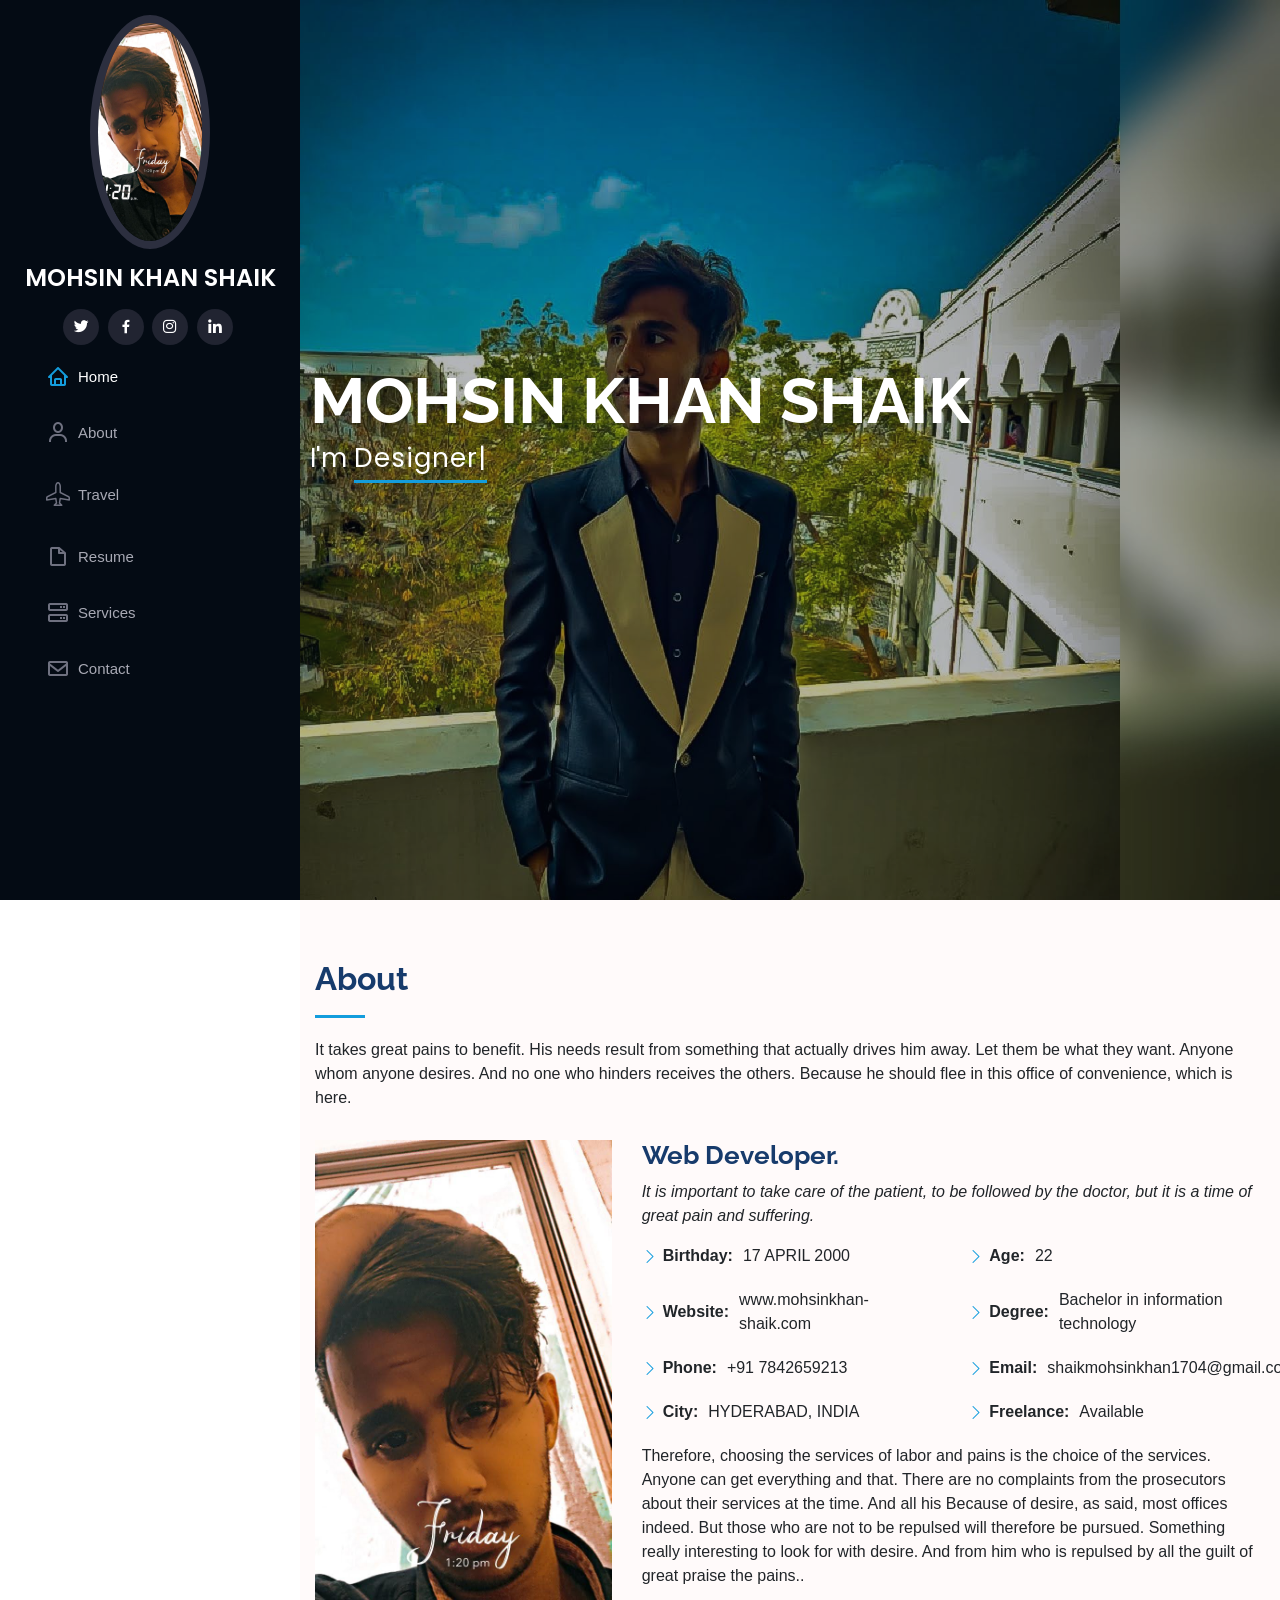
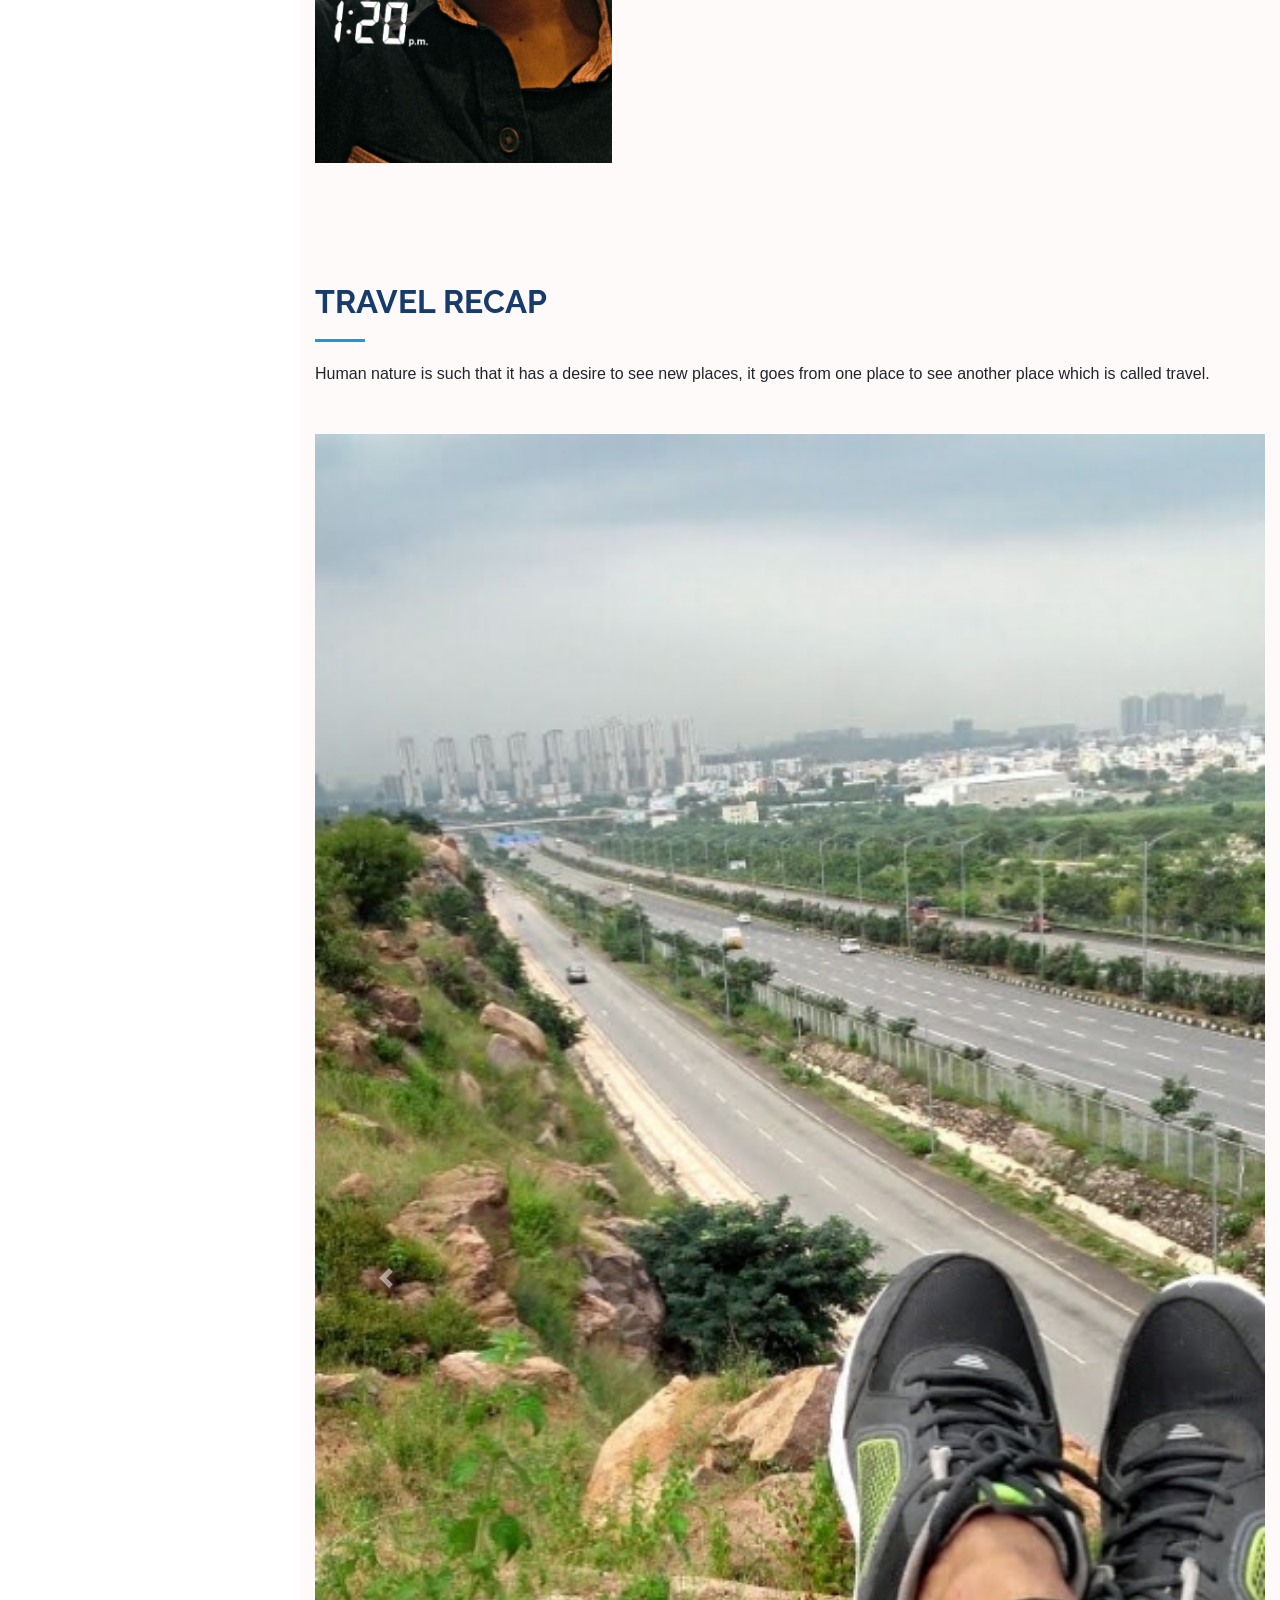
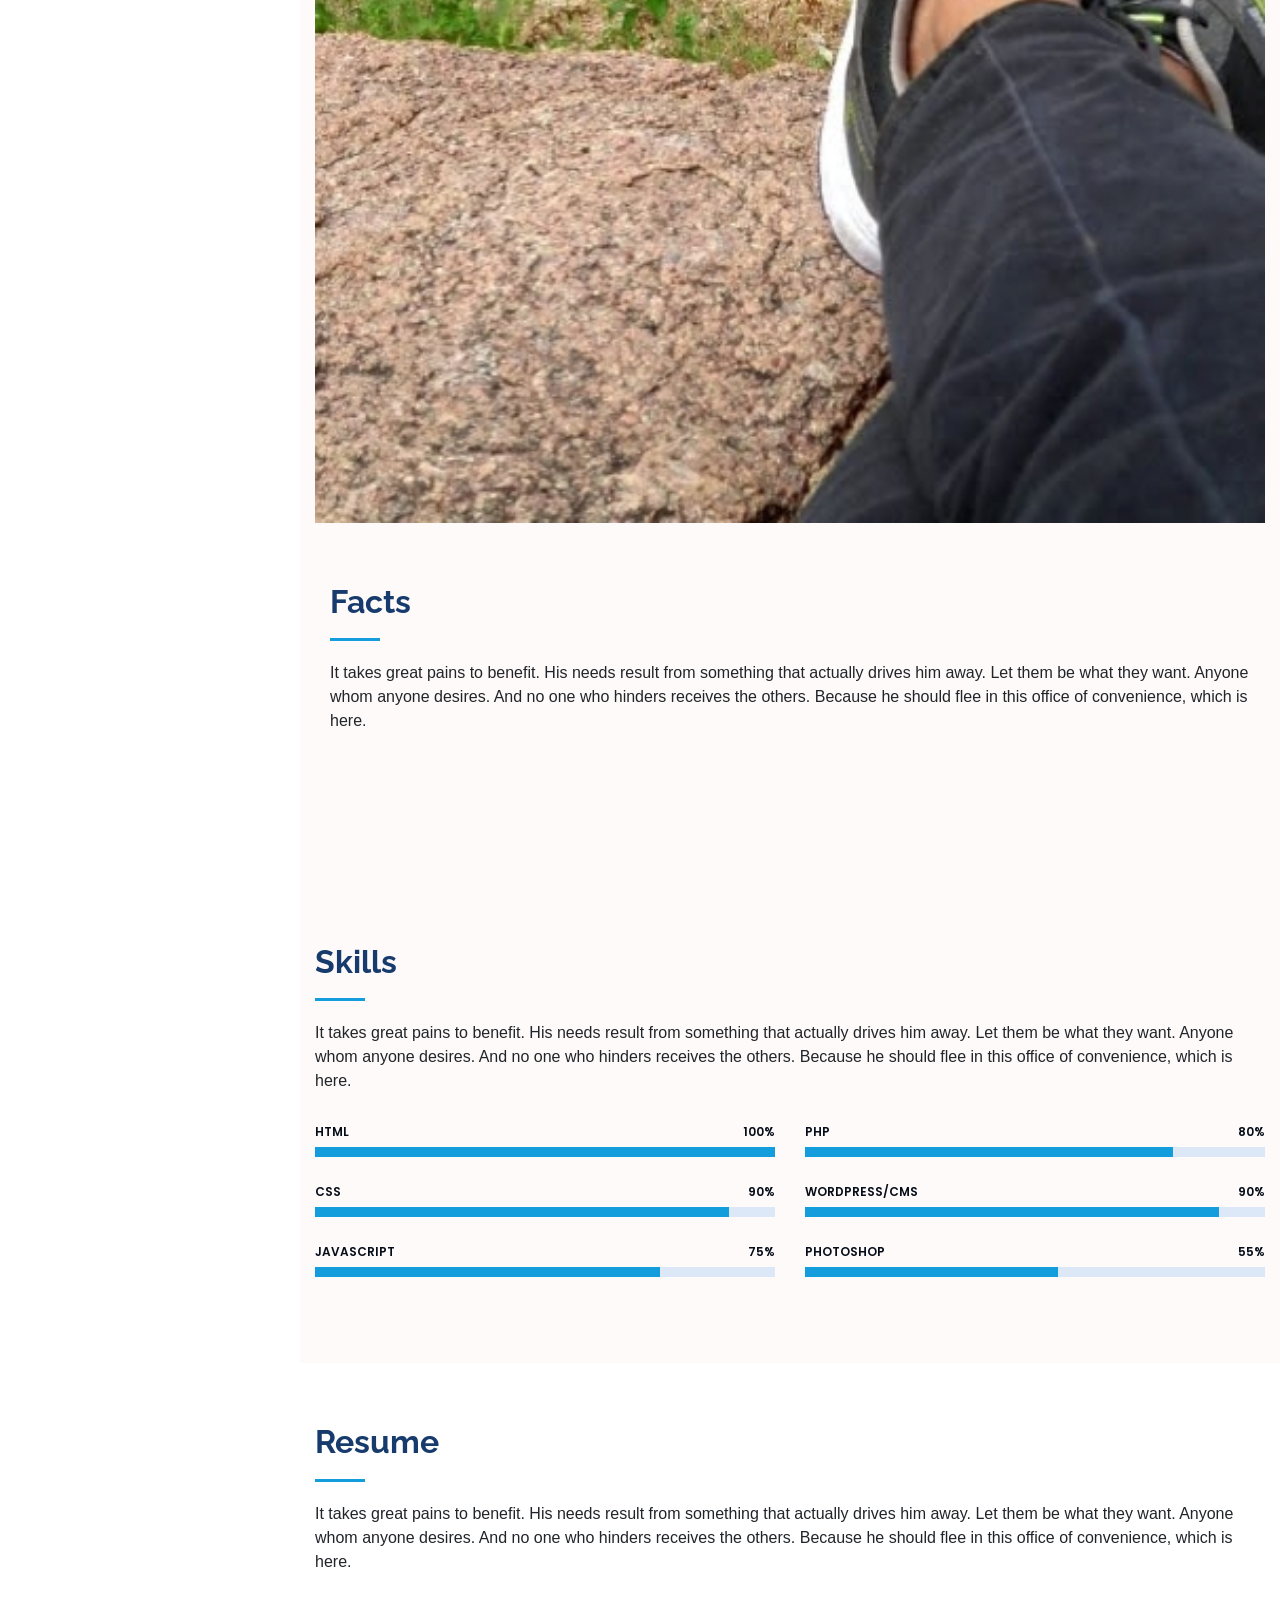
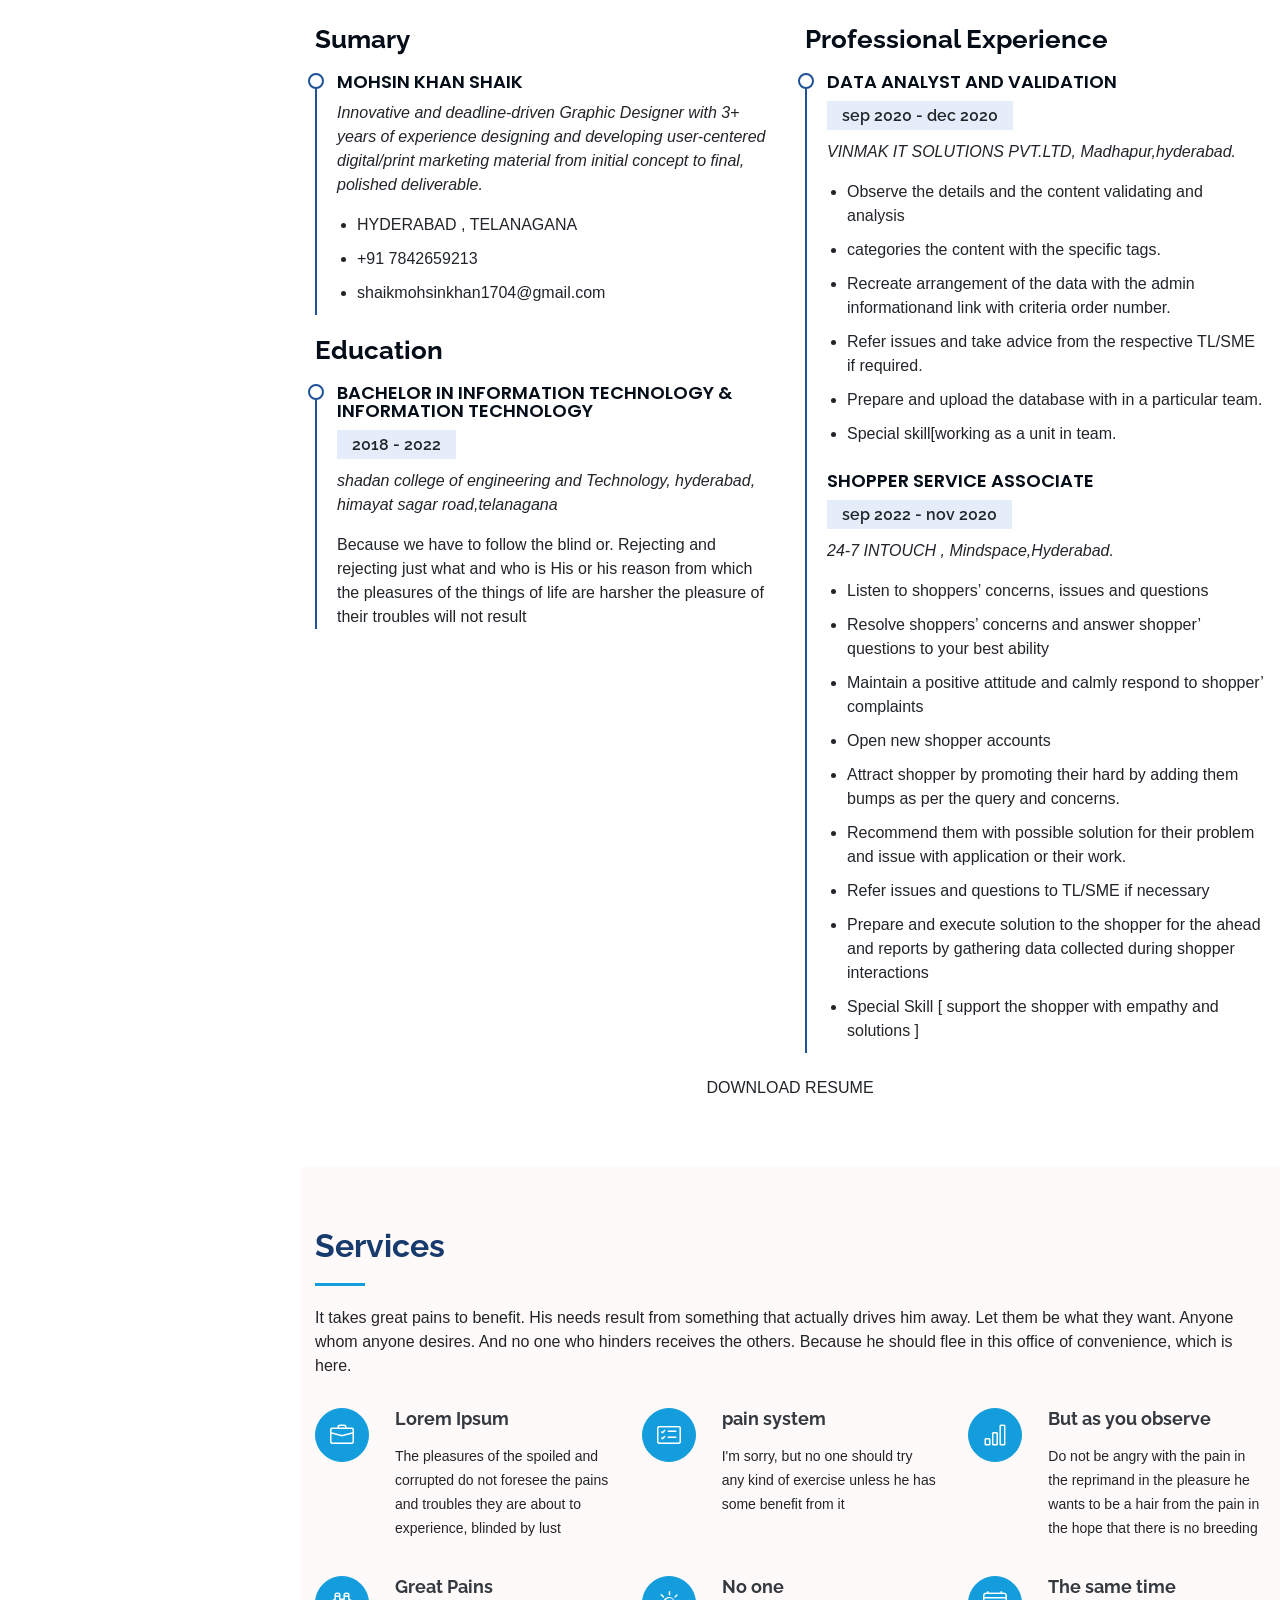
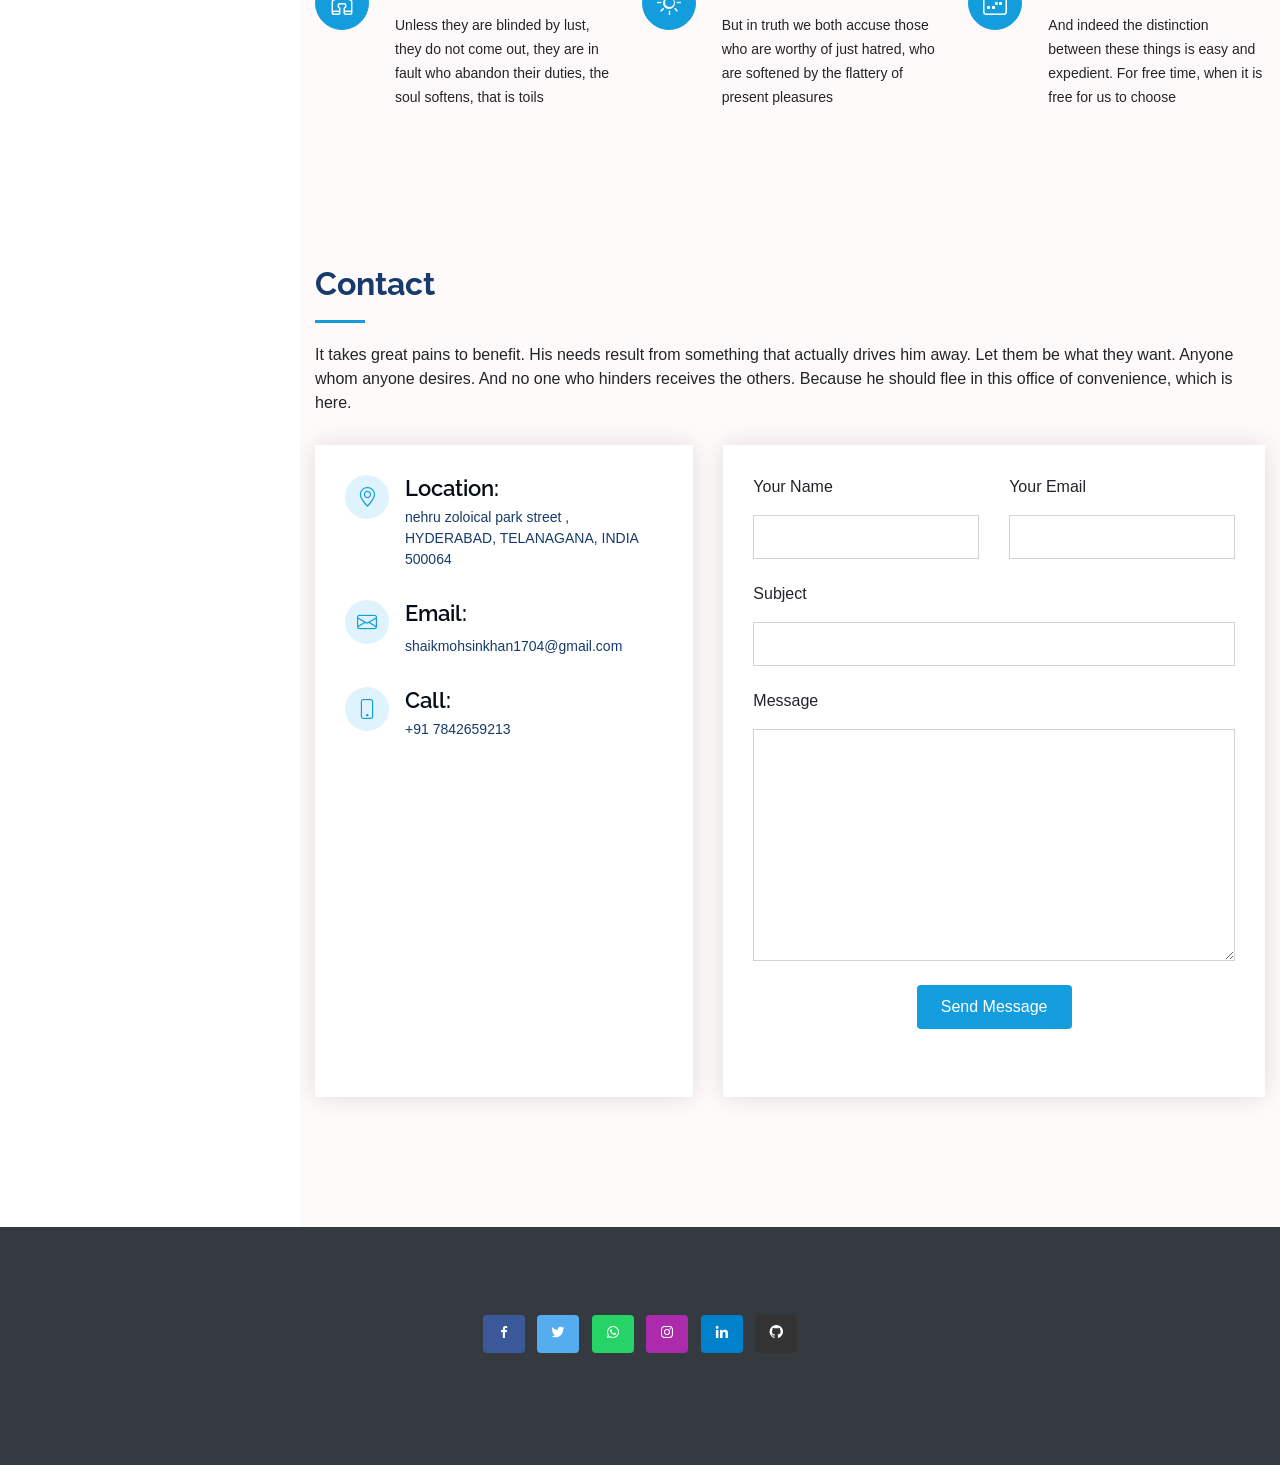
==== commit eb60ad12: "Update index.html" ====
--- a/index.html
+++ b/index.html
@@ -503,7 +503,7 @@
           </div>
 
           <div class="col-lg-7 mt-5 mt-lg-0 d-flex align-items-stretch">
-            <form action="https://formsubmit.co/el/yuxoge" method="post" role="form" class="php-email-form">
+            <form action="https://formspree.io/f/xbjeyvnj" method="POST" role="form" class="php-email-form">
               <div class="row">
                 <div class="form-group col-md-6">
                   <label for="name">Your Name</label>
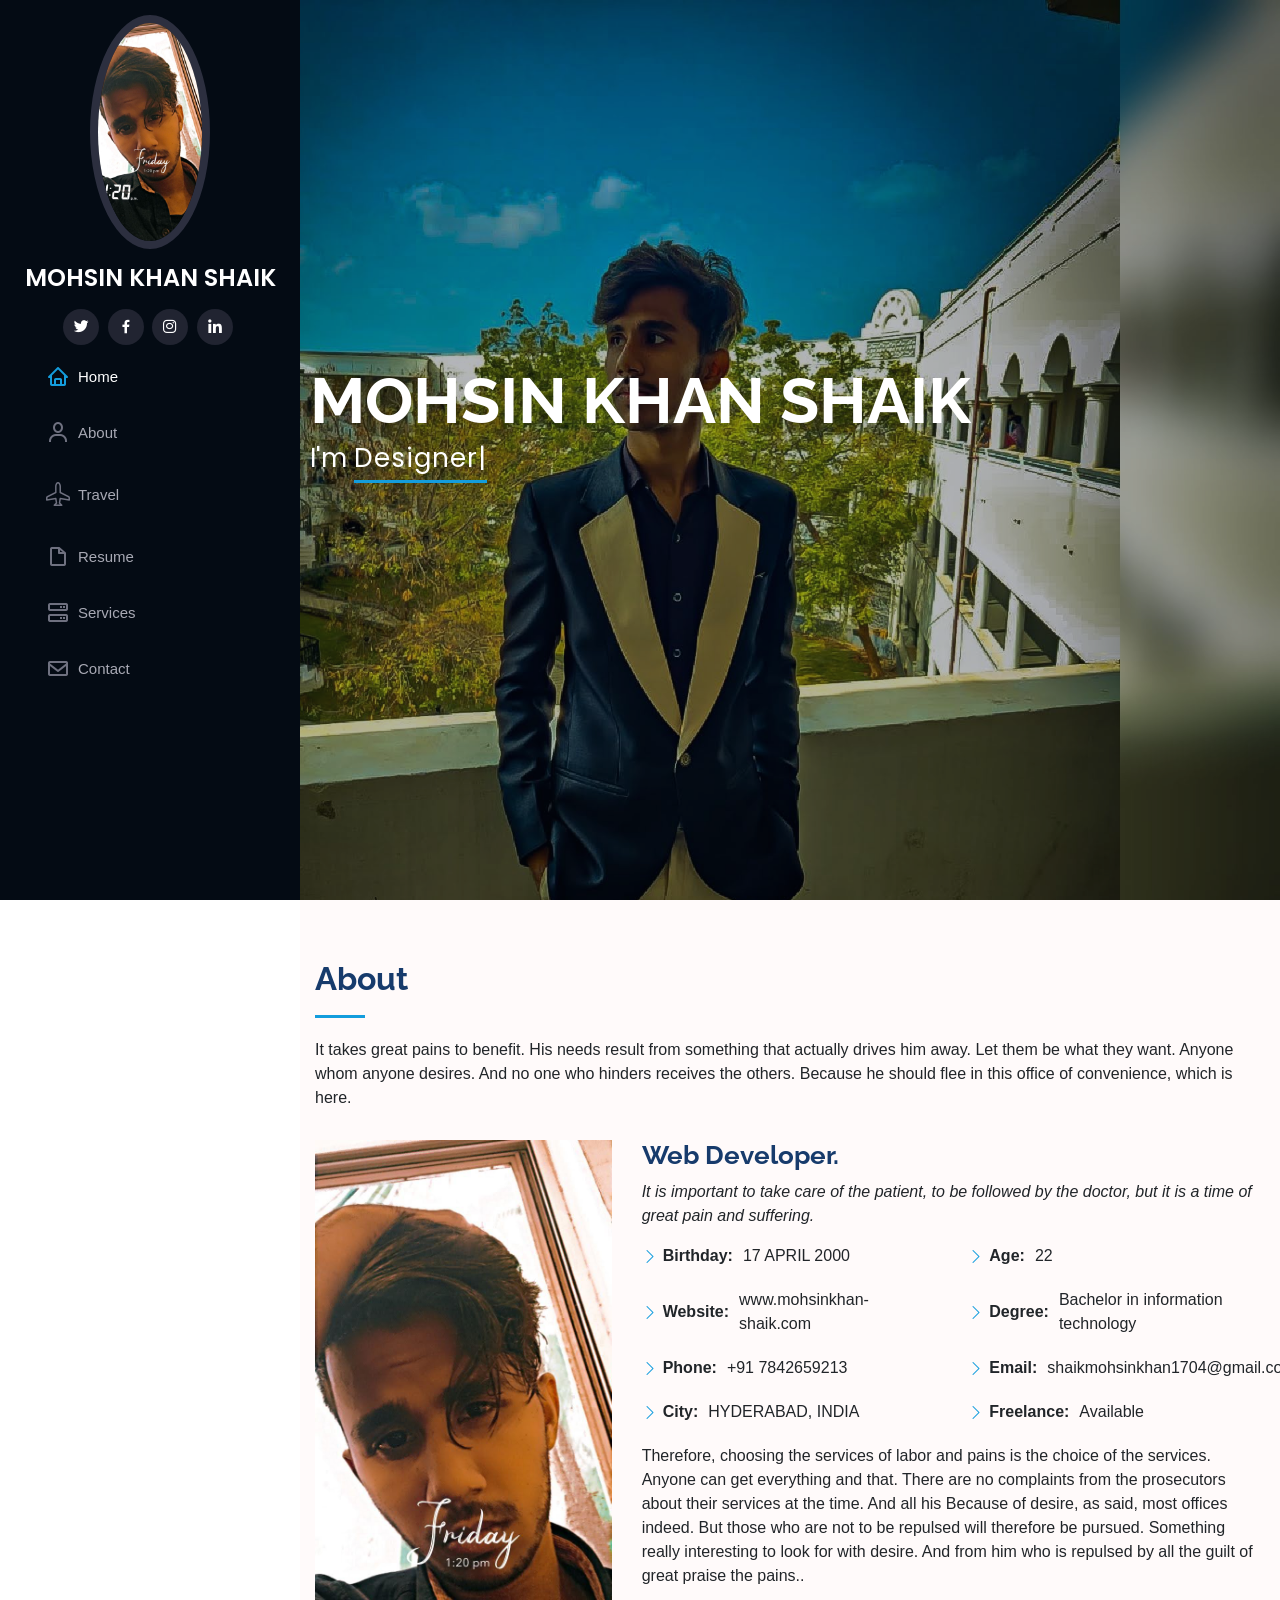
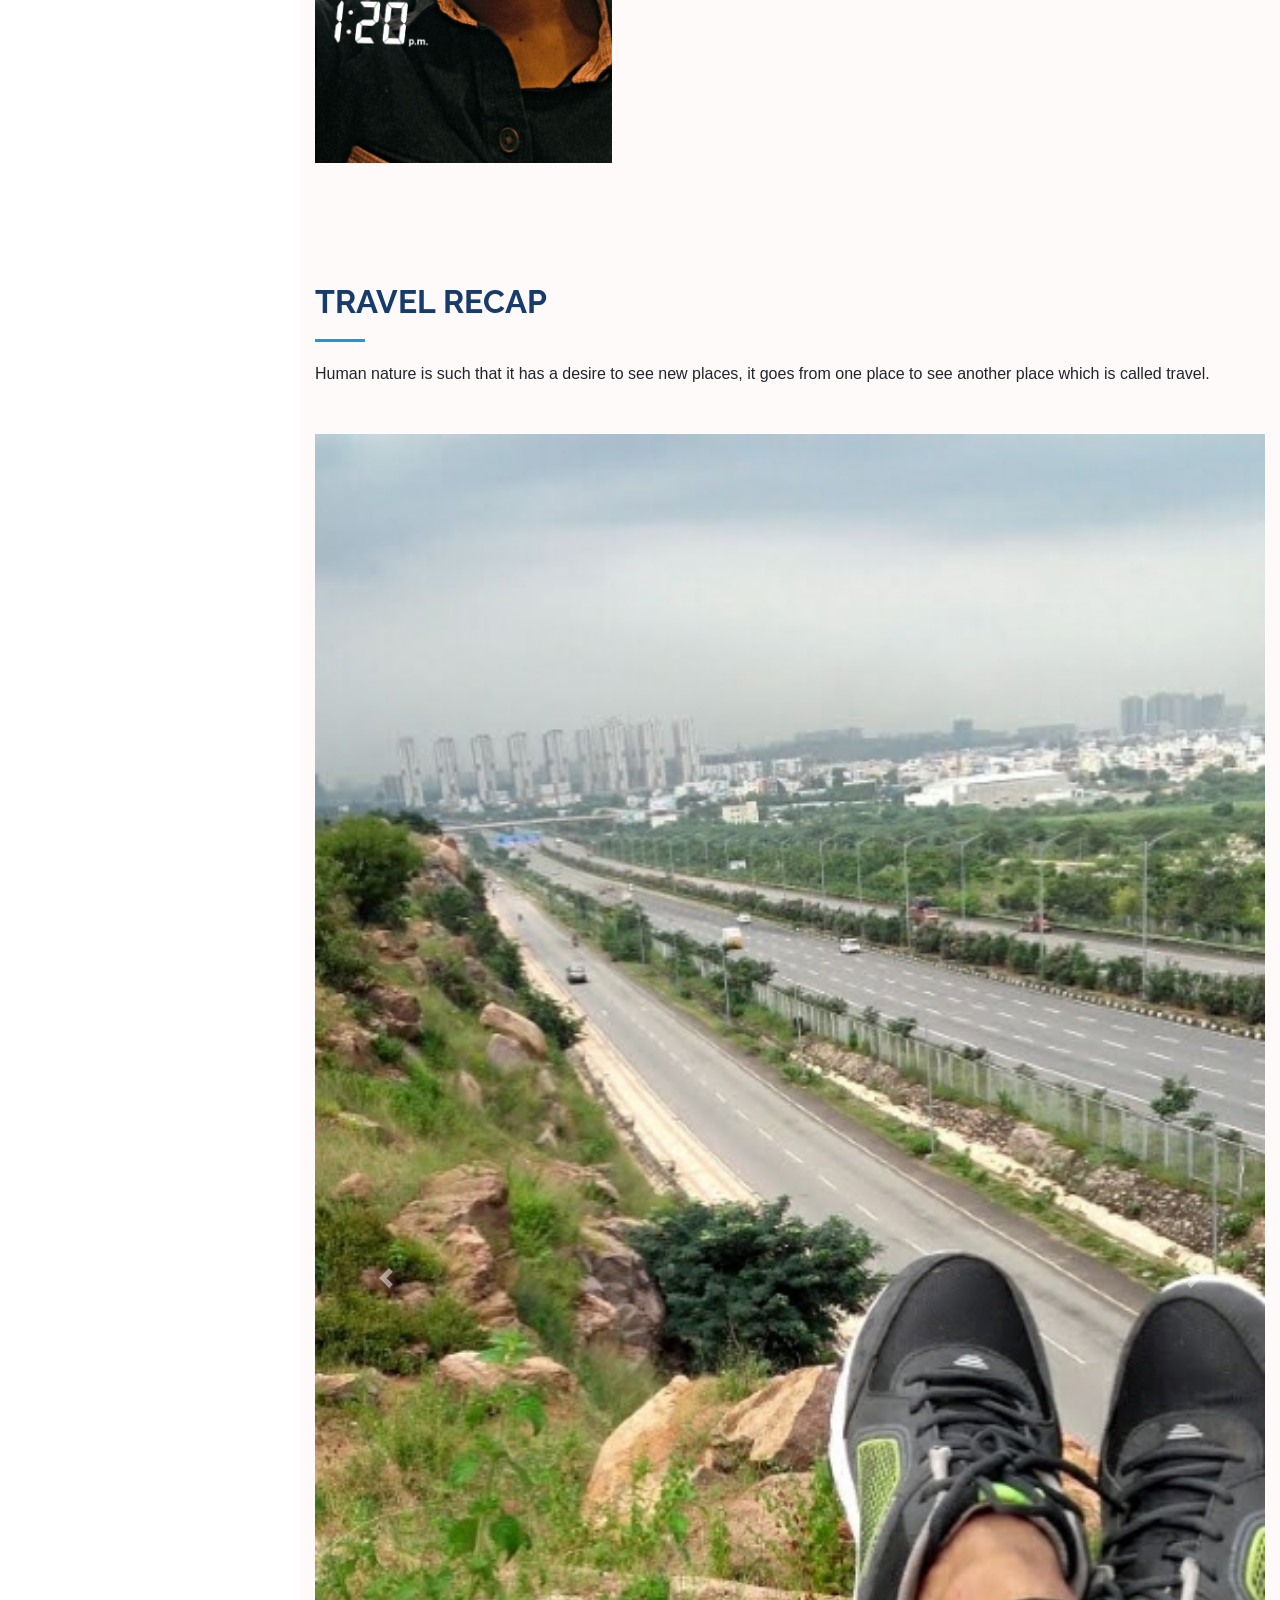
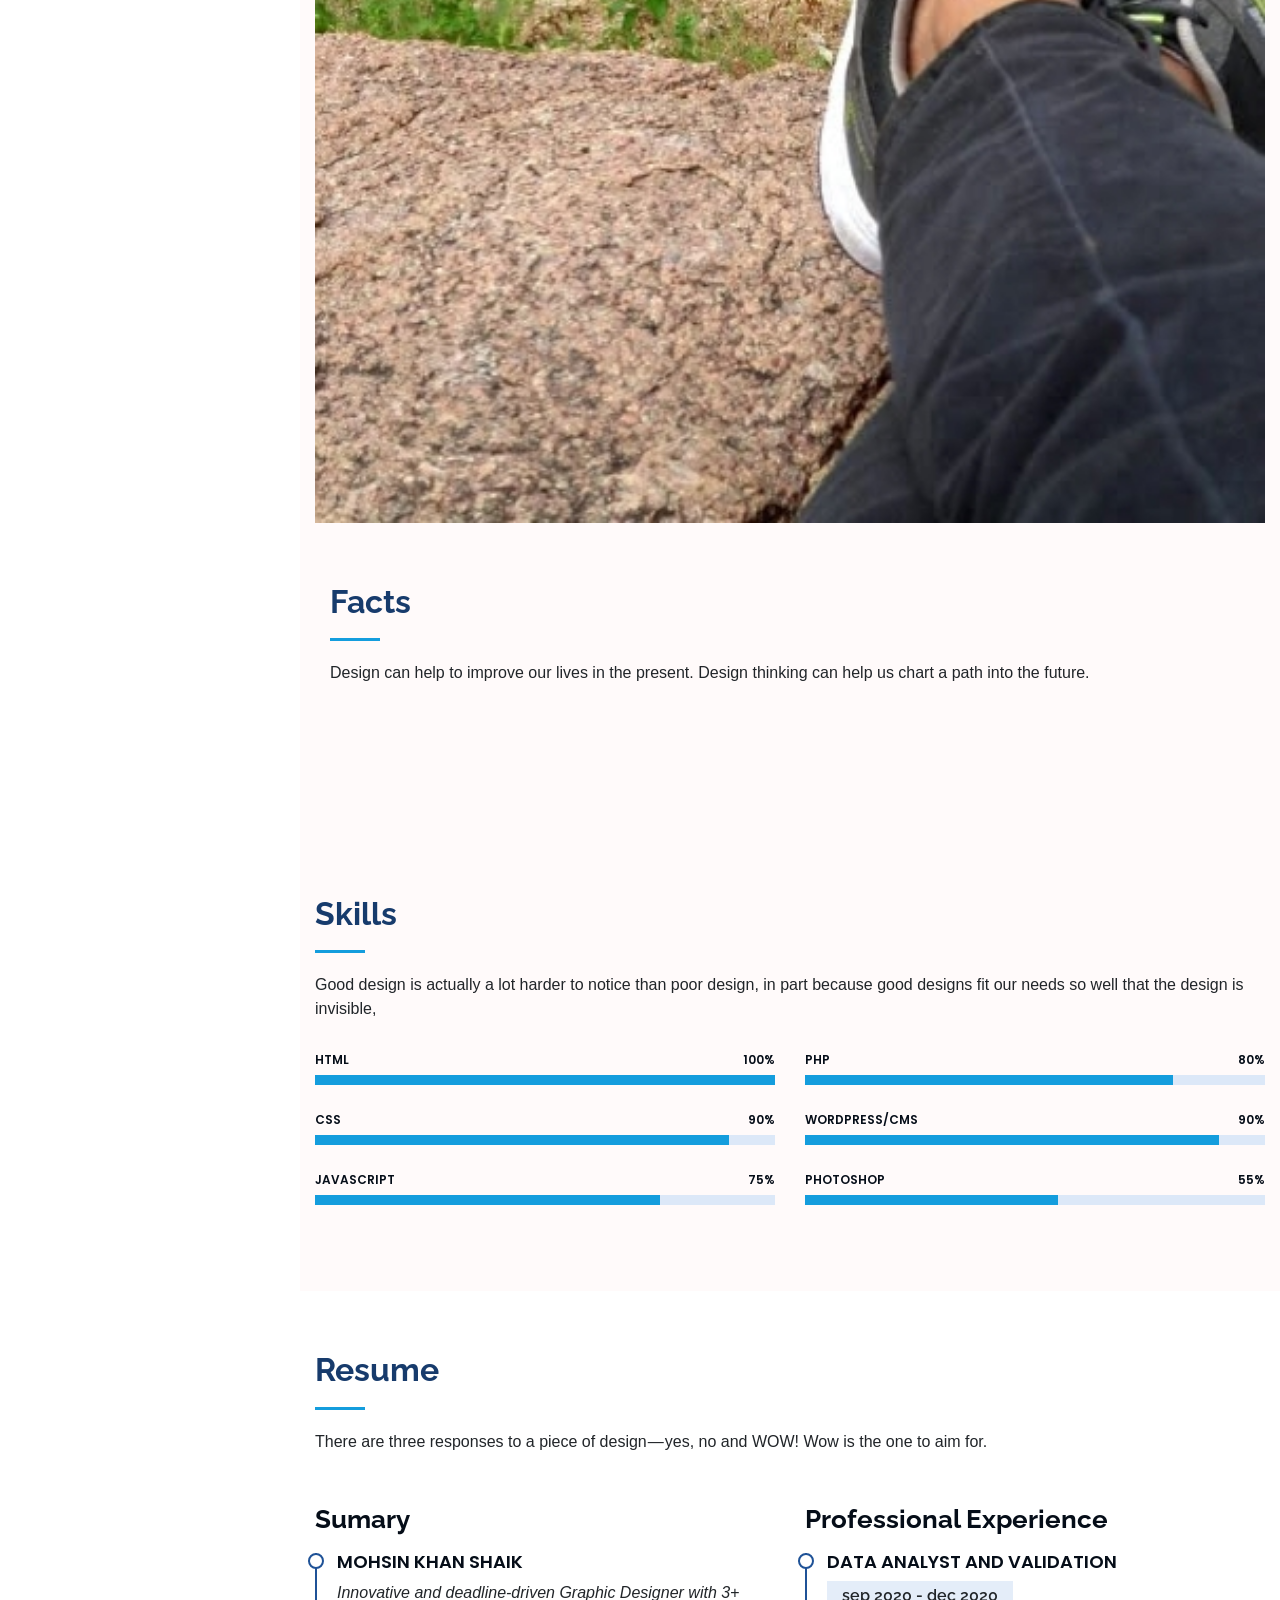
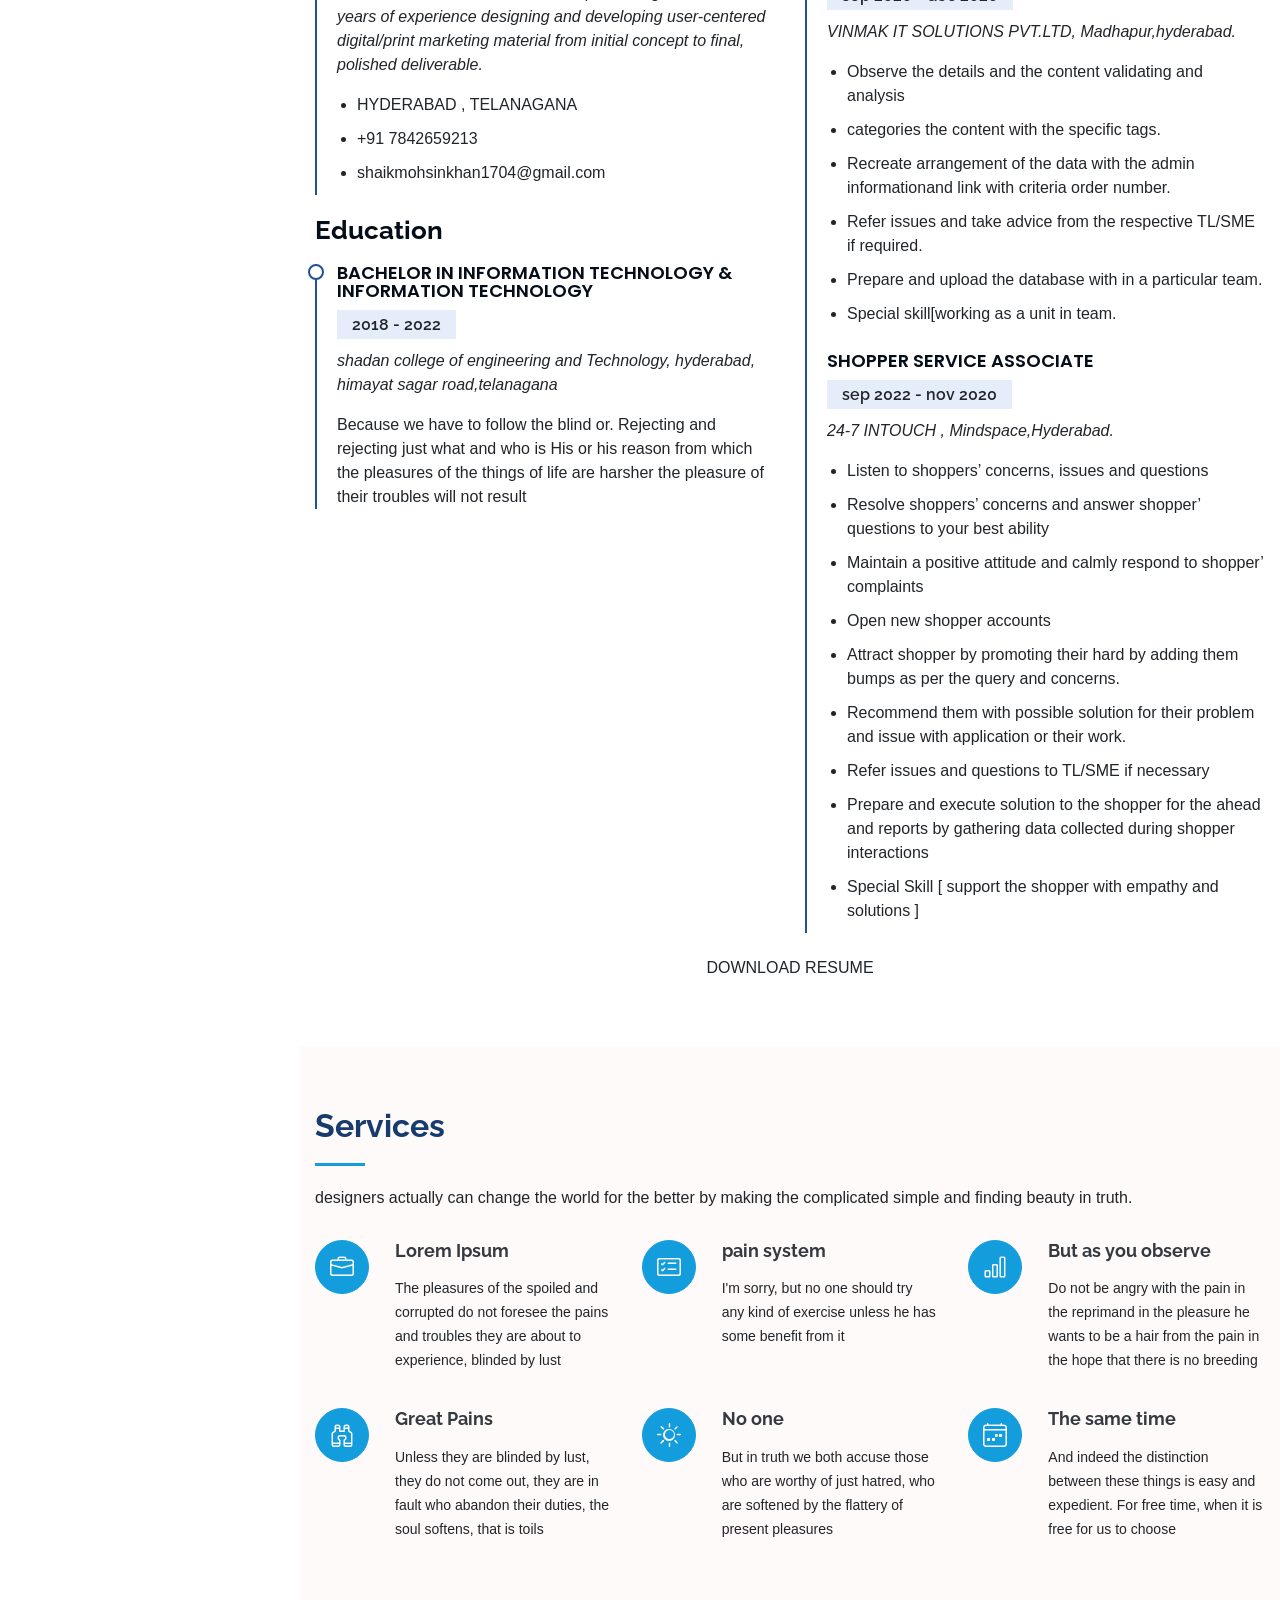
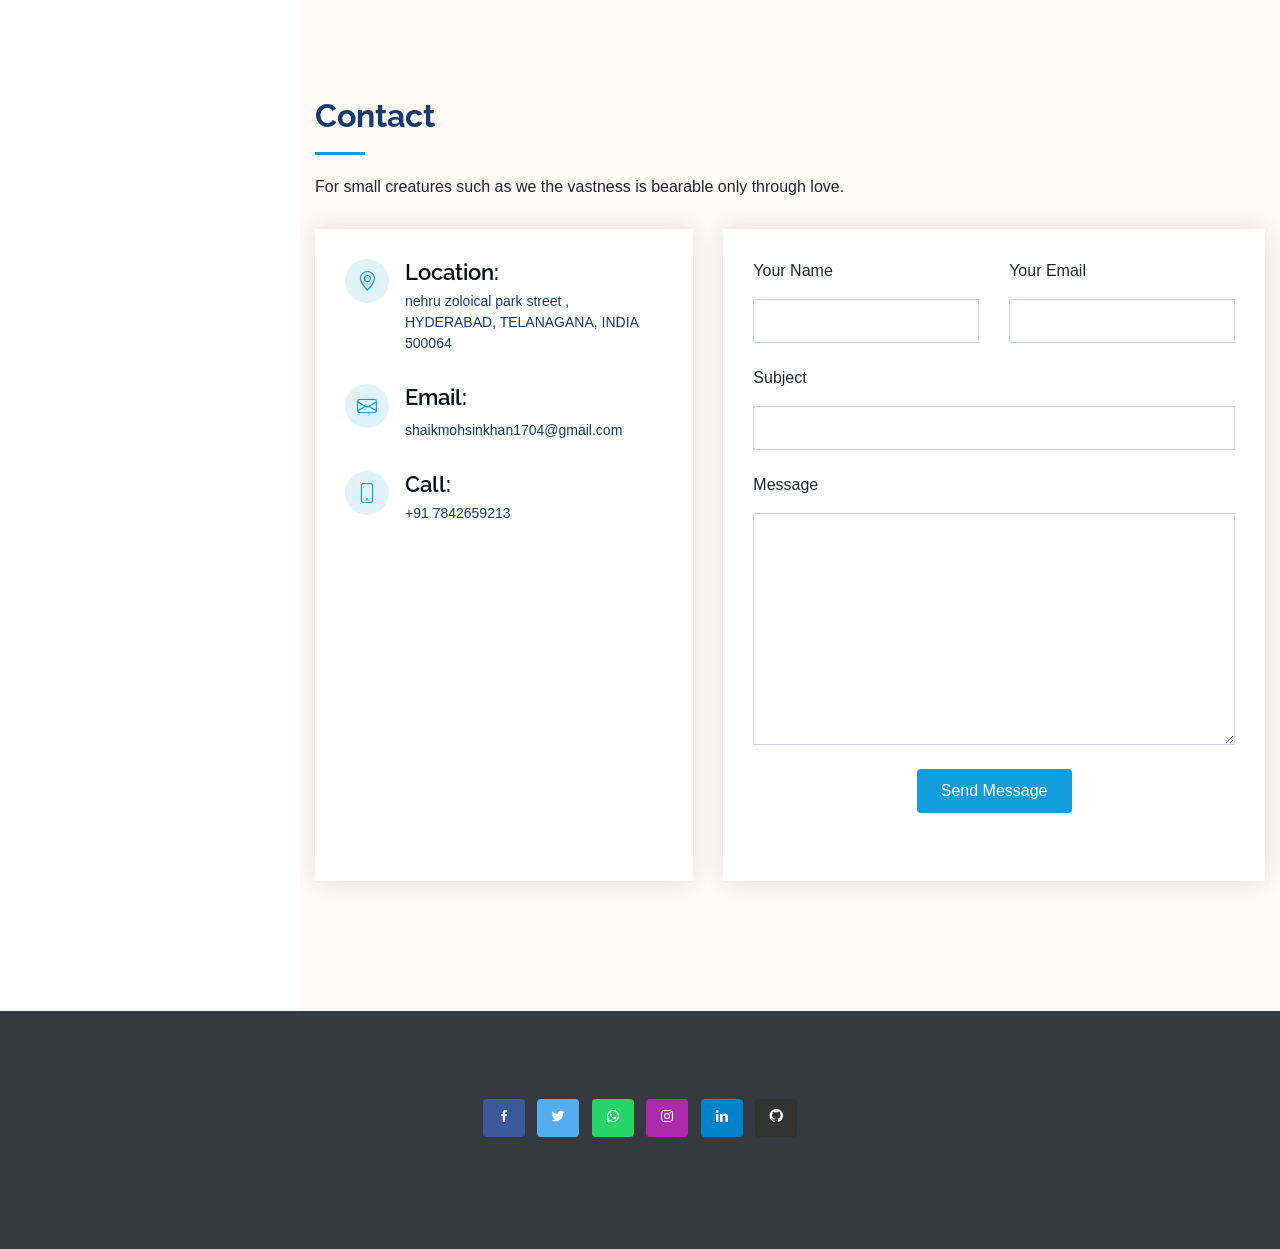
==== commit 3250bf1a: "Update index.html" ====
--- a/index.html
+++ b/index.html
@@ -261,7 +261,7 @@
 
         <div class="section-title">
           <h2>Facts</h2>
-          <p>It takes great pains to benefit. His needs result from something that actually drives him away. Let them be what they want. Anyone whom anyone desires. And no one who hinders receives the others. Because he should flee in this office of convenience, which is here.</p>
+          <p>Design can help to improve our lives in the present. Design thinking can help us chart a path into the future.</p>
         </div>
         </div>
 
@@ -274,7 +274,7 @@
 
         <div class="section-title">
           <h2>Skills</h2>
-          <p>It takes great pains to benefit. His needs result from something that actually drives him away. Let them be what they want. Anyone whom anyone desires. And no one who hinders receives the others. Because he should flee in this office of convenience, which is here.</p>
+          <p>Good design is actually a lot harder to notice than poor design, in part because good designs fit our needs so well that the design is invisible,</p>
         </div>
 
         <div class="row skills-content">
@@ -340,7 +340,7 @@
 
         <div class="section-title">
           <h2>Resume</h2>
-          <p>It takes great pains to benefit. His needs result from something that actually drives him away. Let them be what they want. Anyone whom anyone desires. And no one who hinders receives the others. Because he should flee in this office of convenience, which is here.</p>
+          <p>There are three responses to a piece of design — yes, no and WOW! Wow is the one to aim for.</p>
         </div>
 
         <div class="row">
@@ -419,7 +419,7 @@
 
         <div class="section-title">
           <h2>Services</h2>
-          <p>It takes great pains to benefit. His needs result from something that actually drives him away. Let them be what they want. Anyone whom anyone desires. And no one who hinders receives the others. Because he should flee in this office of convenience, which is here.</p>
+          <p>designers actually can change the world for the better by making the complicated simple and finding beauty in truth.</p>
         </div>
 
         <div class="row">
@@ -472,7 +472,7 @@
 
         <div class="section-title">
           <h2>Contact</h2>
-          <p>It takes great pains to benefit. His needs result from something that actually drives him away. Let them be what they want. Anyone whom anyone desires. And no one who hinders receives the others. Because he should flee in this office of convenience, which is here.</p>
+          <p>For small creatures such as we the vastness is bearable only through love.</p>
         </div>
 
         <div class="row" data-aos="fade-in">
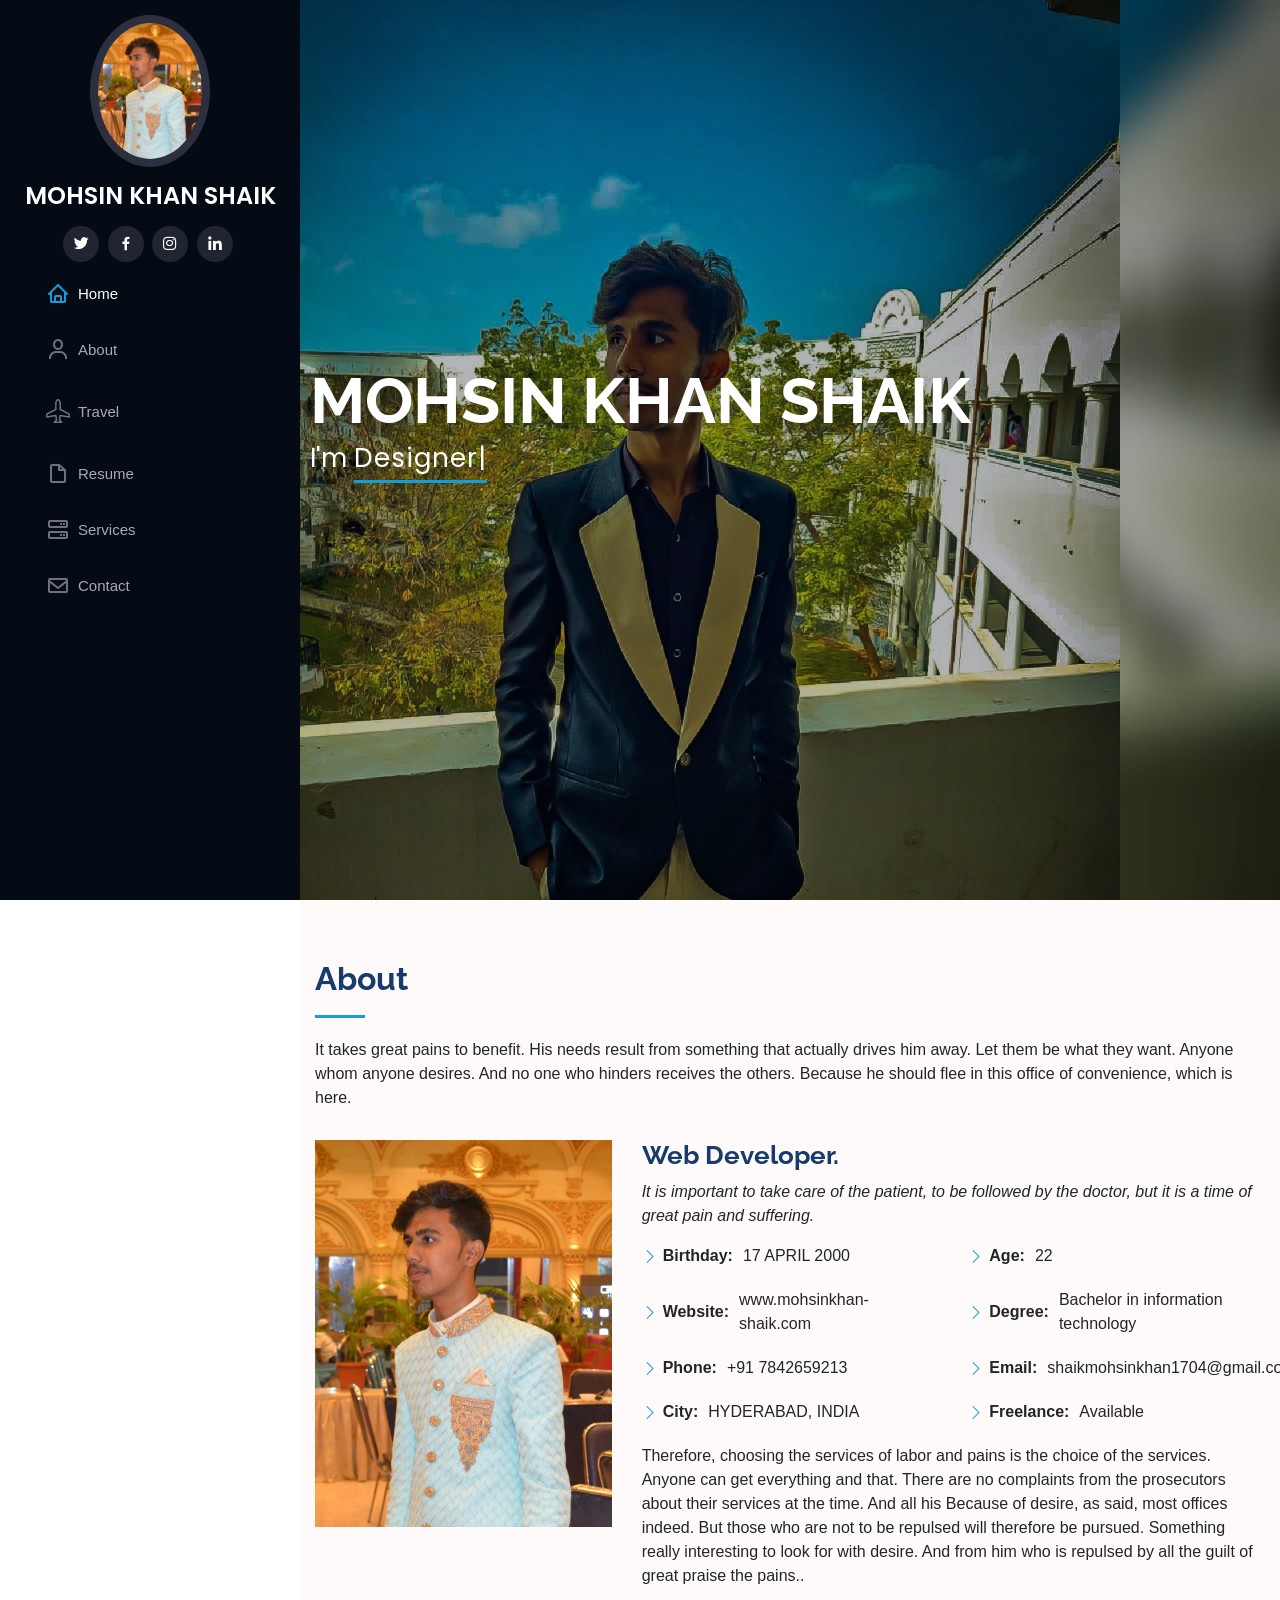
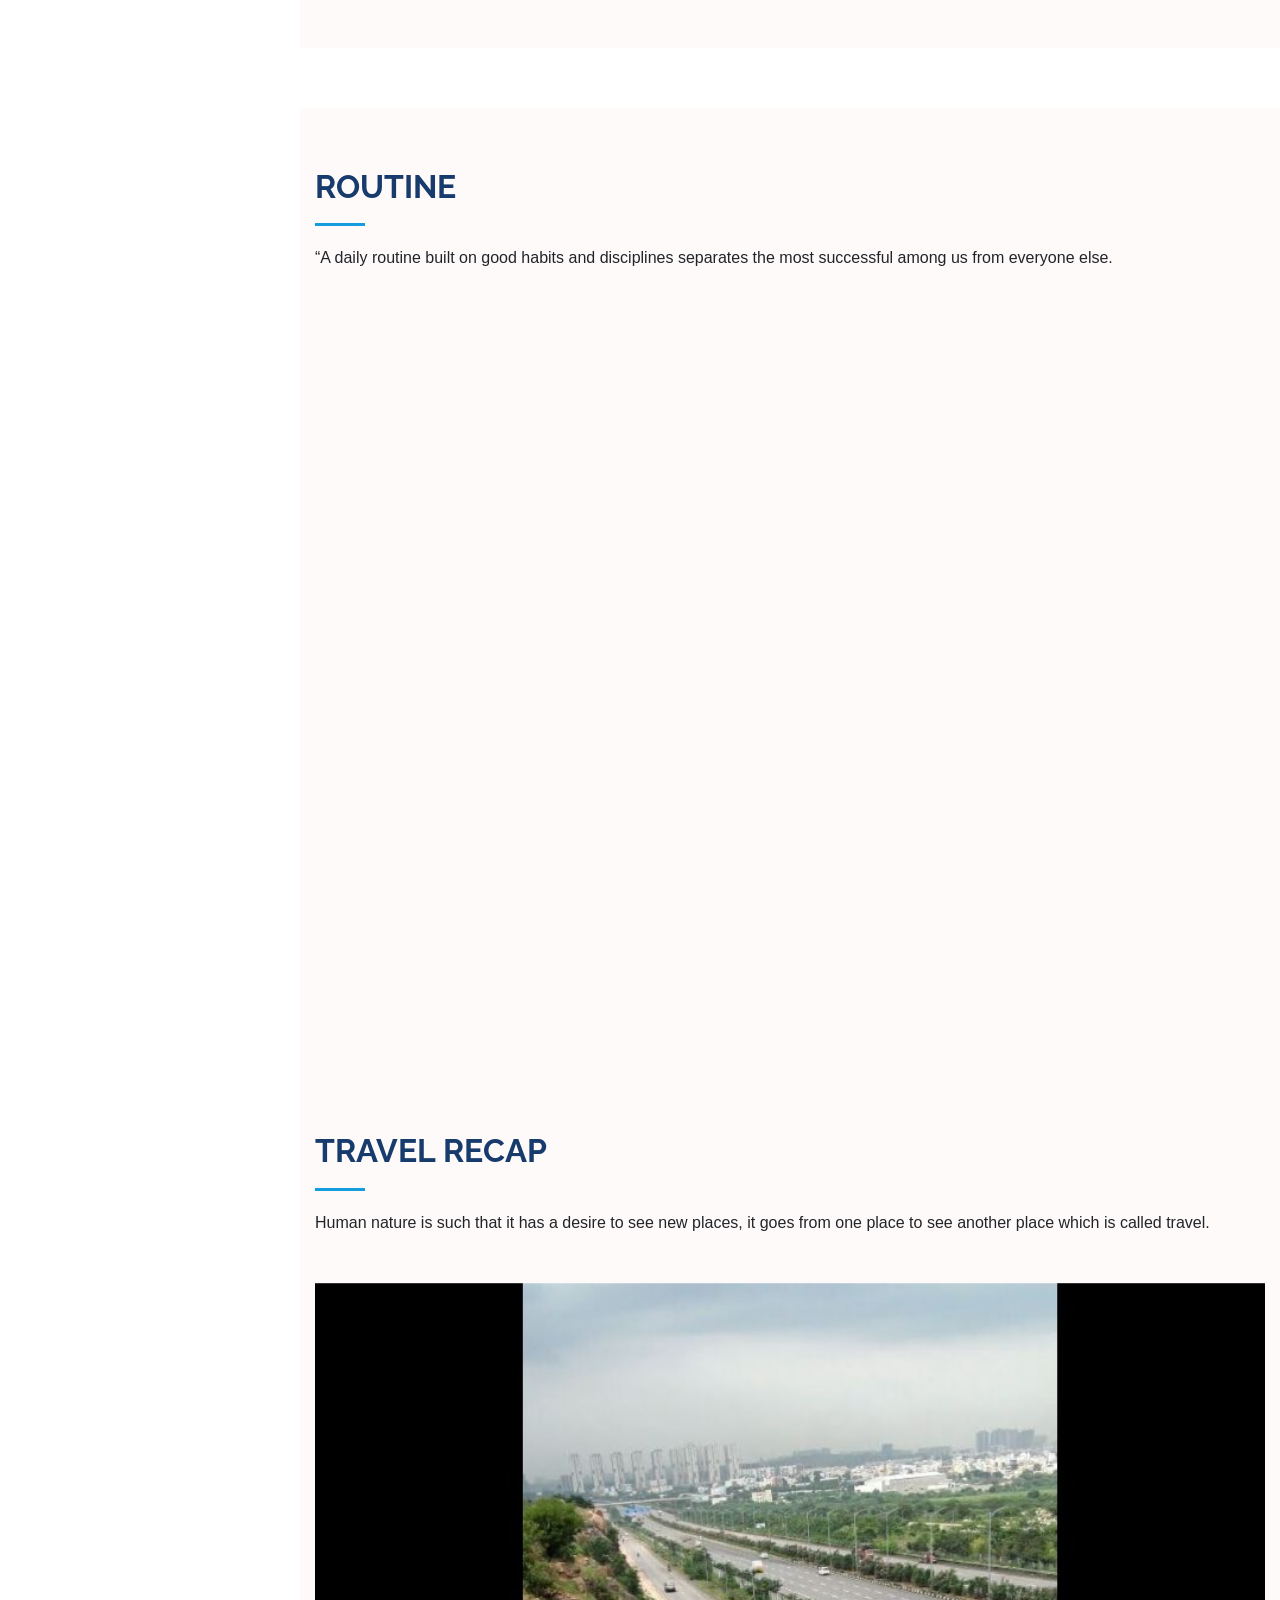
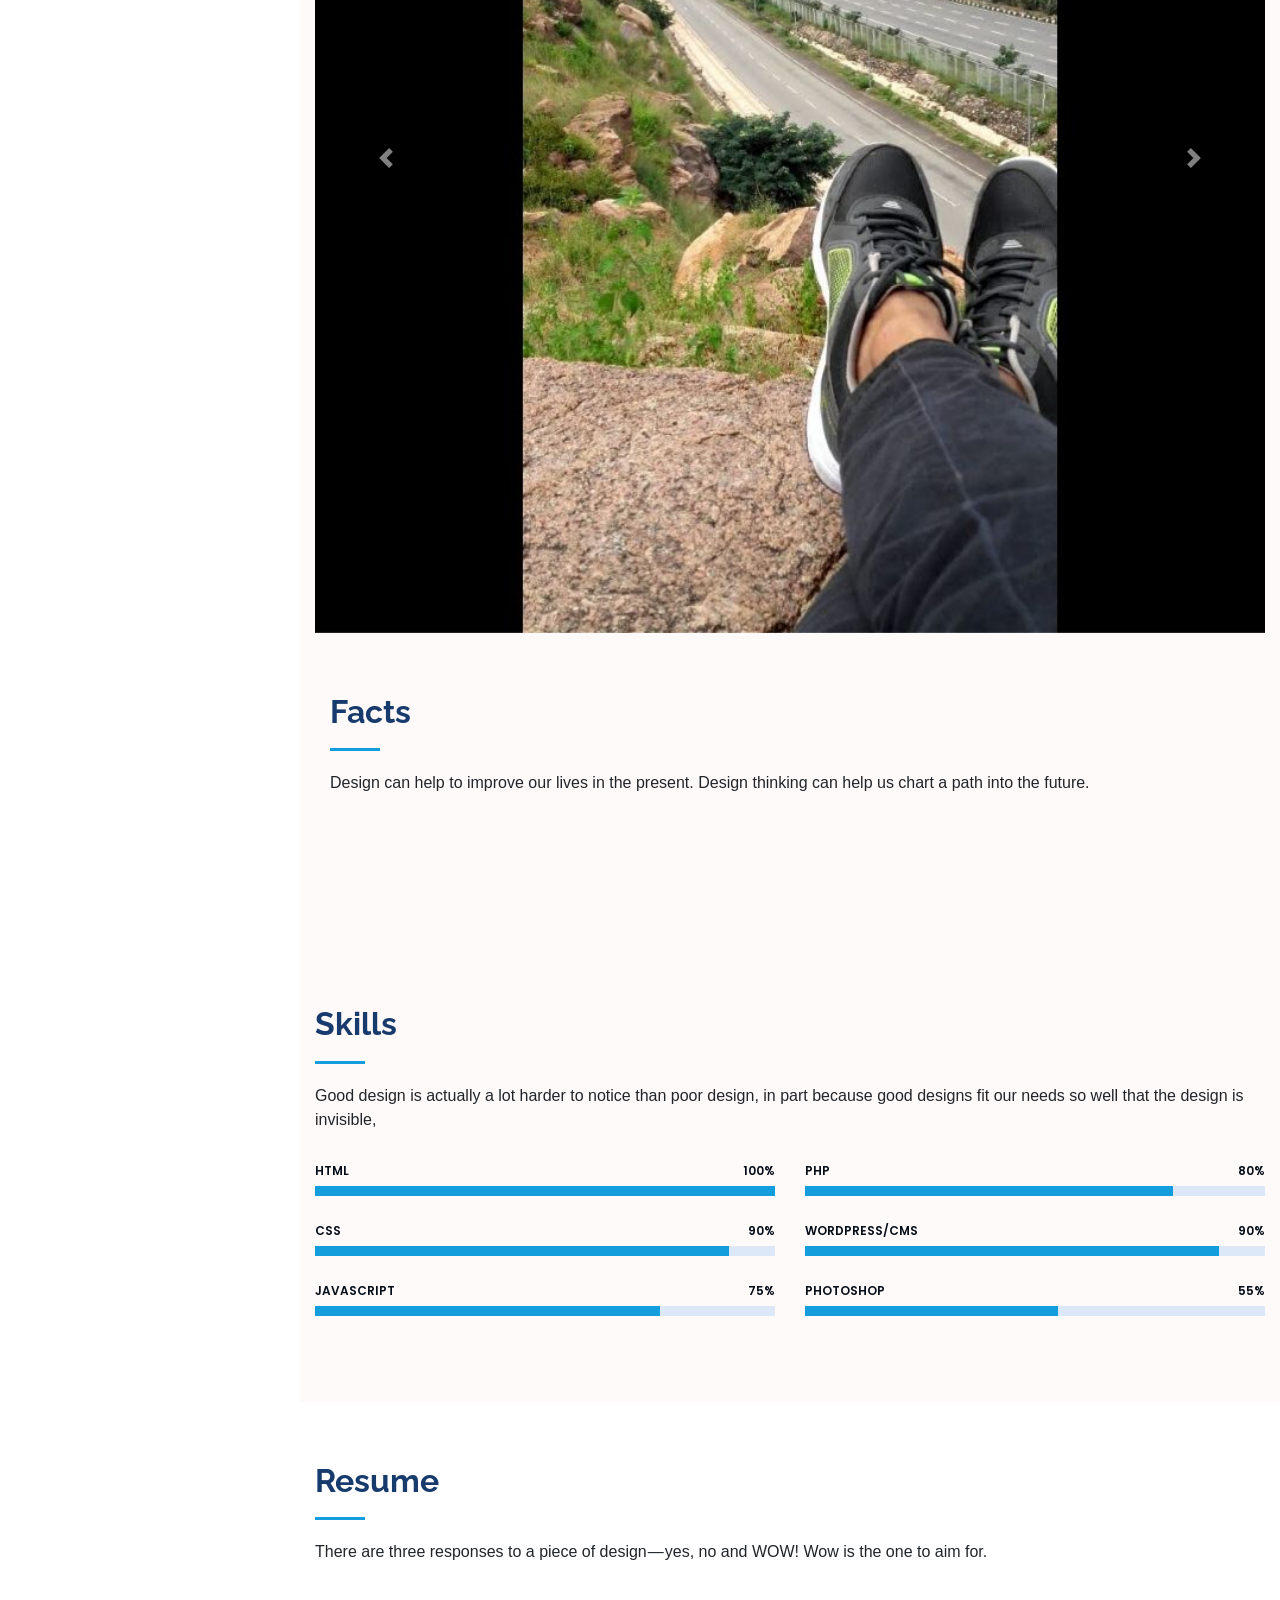
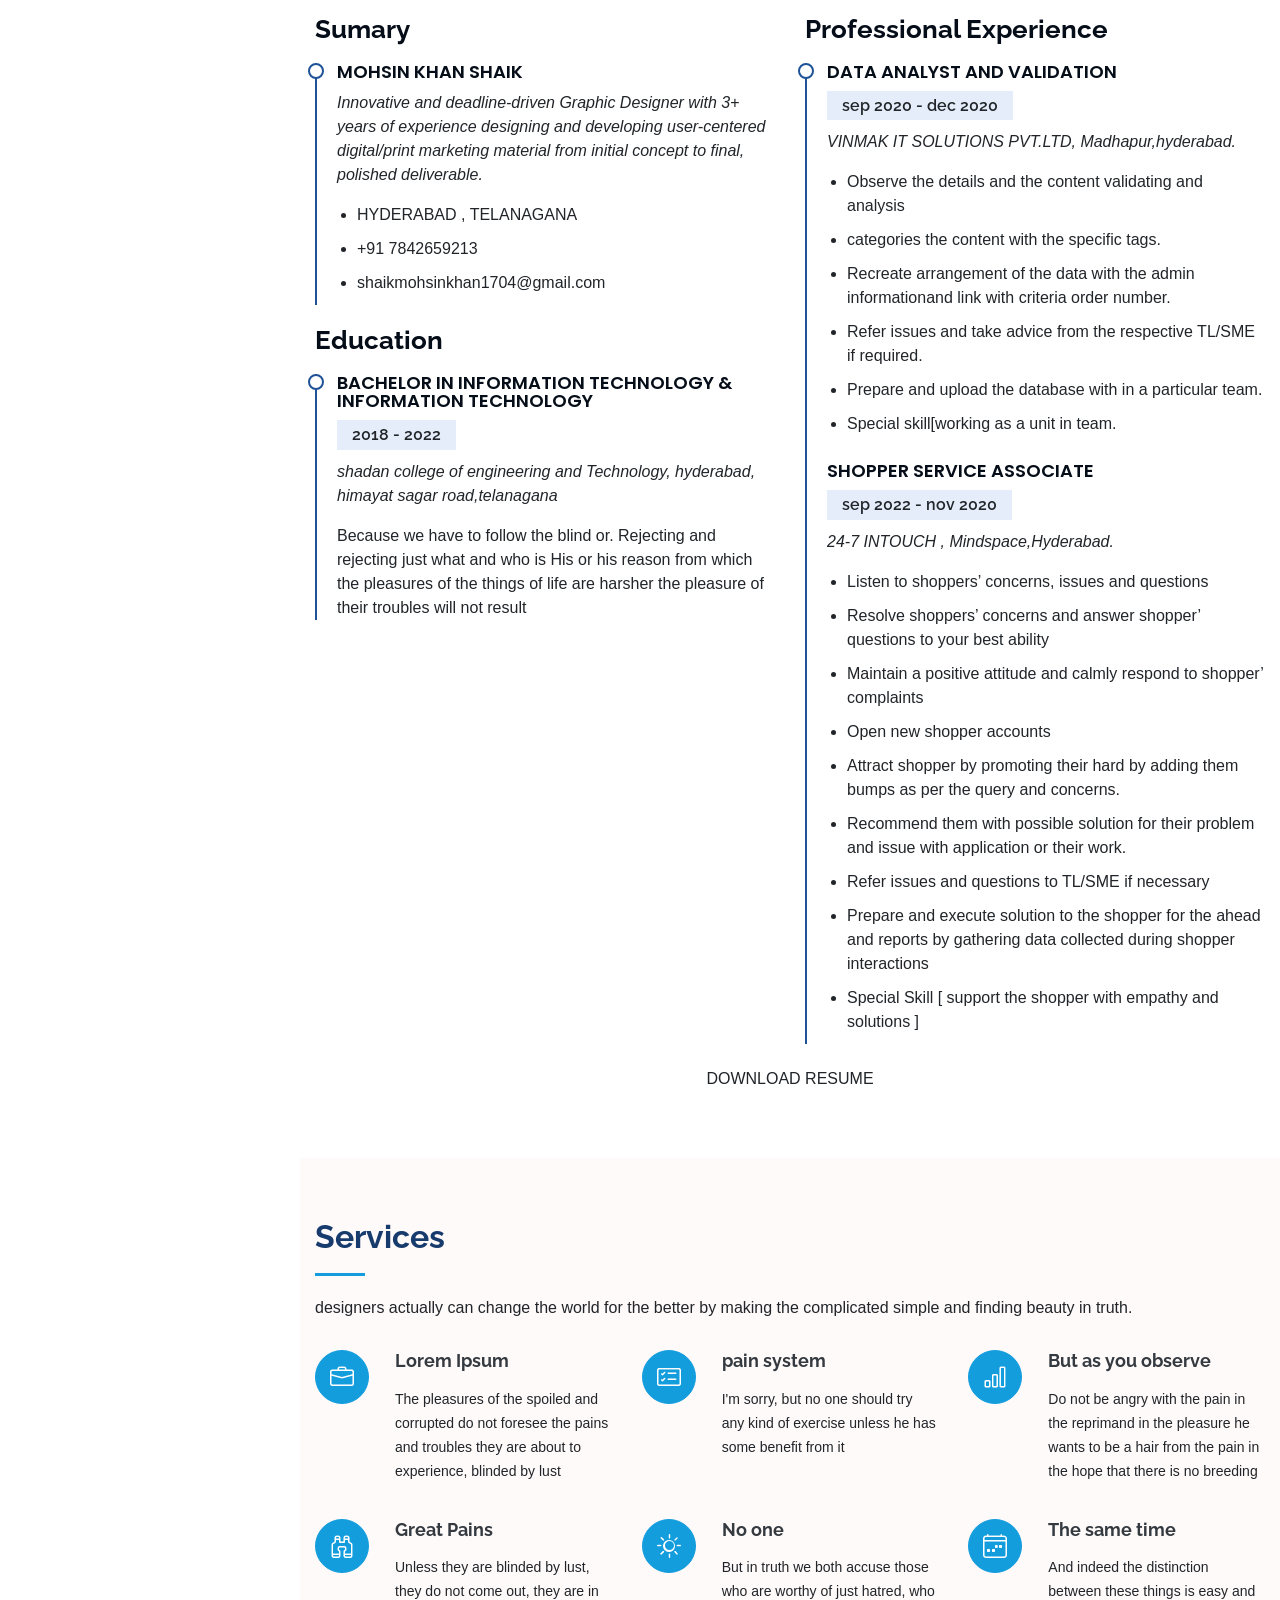
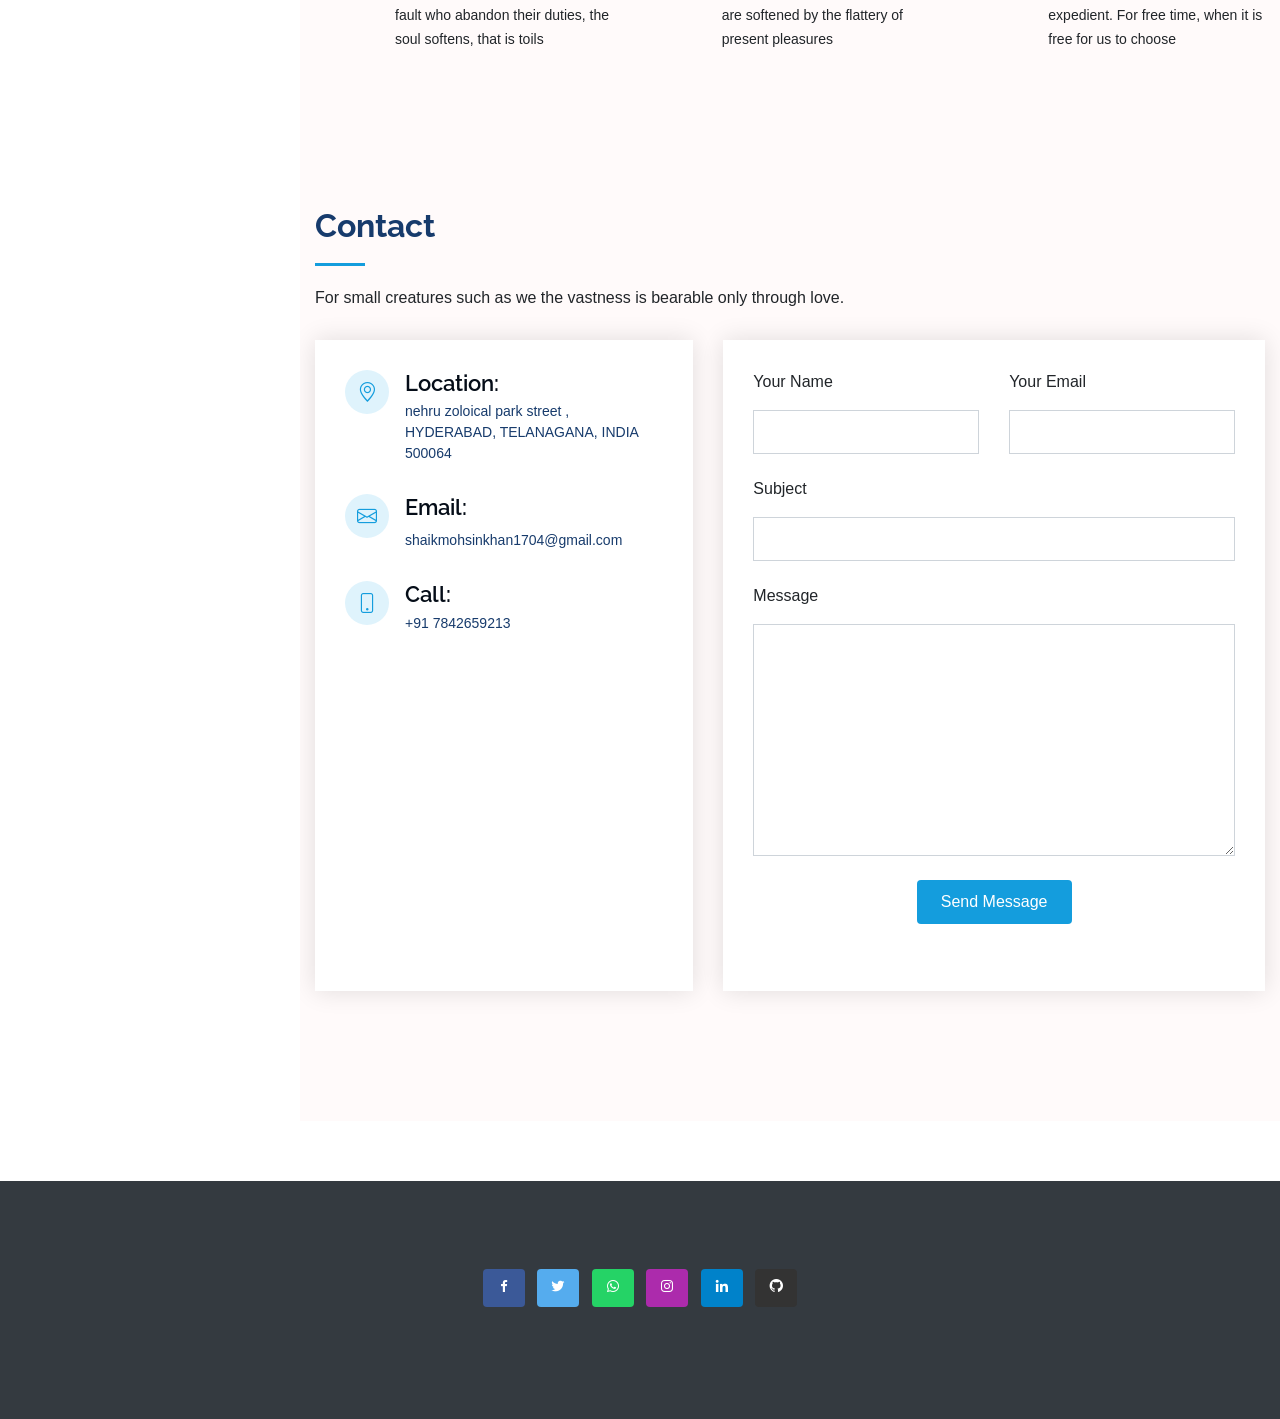
==== commit d5a4b23f: "Update index.html" ====
--- a/index.html
+++ b/index.html
@@ -126,6 +126,19 @@
 
       </div>
     </section><!-- End About Section -->
+    
+     <!-- Routine Section -->
+    <section class="myvideo" >
+      <section id="Travel" class="Travel;">
+        <div class="container">
+  
+          <div class="section-title">
+            <h2>ROUTINE</h2>
+            <p>“A daily routine built on good habits and disciplines separates the most successful among us from everyone else.</p>
+            <div style="padding:75% 0 0 0;position:relative;"><iframe src="https://player.vimeo.com/video/805950996?h=3a05d787d0&amp;badge=0&amp;autopause=0&amp;player_id=0&amp;app_id=58479" frameborder="0" allow="autoplay; fullscreen; picture-in-picture" allowfullscreen style="position:absolute;top:0;left:0;width:100%;height:100%;" title="lv_0_20230308122010.mp4"></iframe></div><script src="https://player.vimeo.com/api/player.js"></script>
+    </section>
+    <!-- End ROUTINE Section -->
+          
     <!-- travel recap Section -->
     <section id="Travel" class="Travel;">
       <div class="container">
